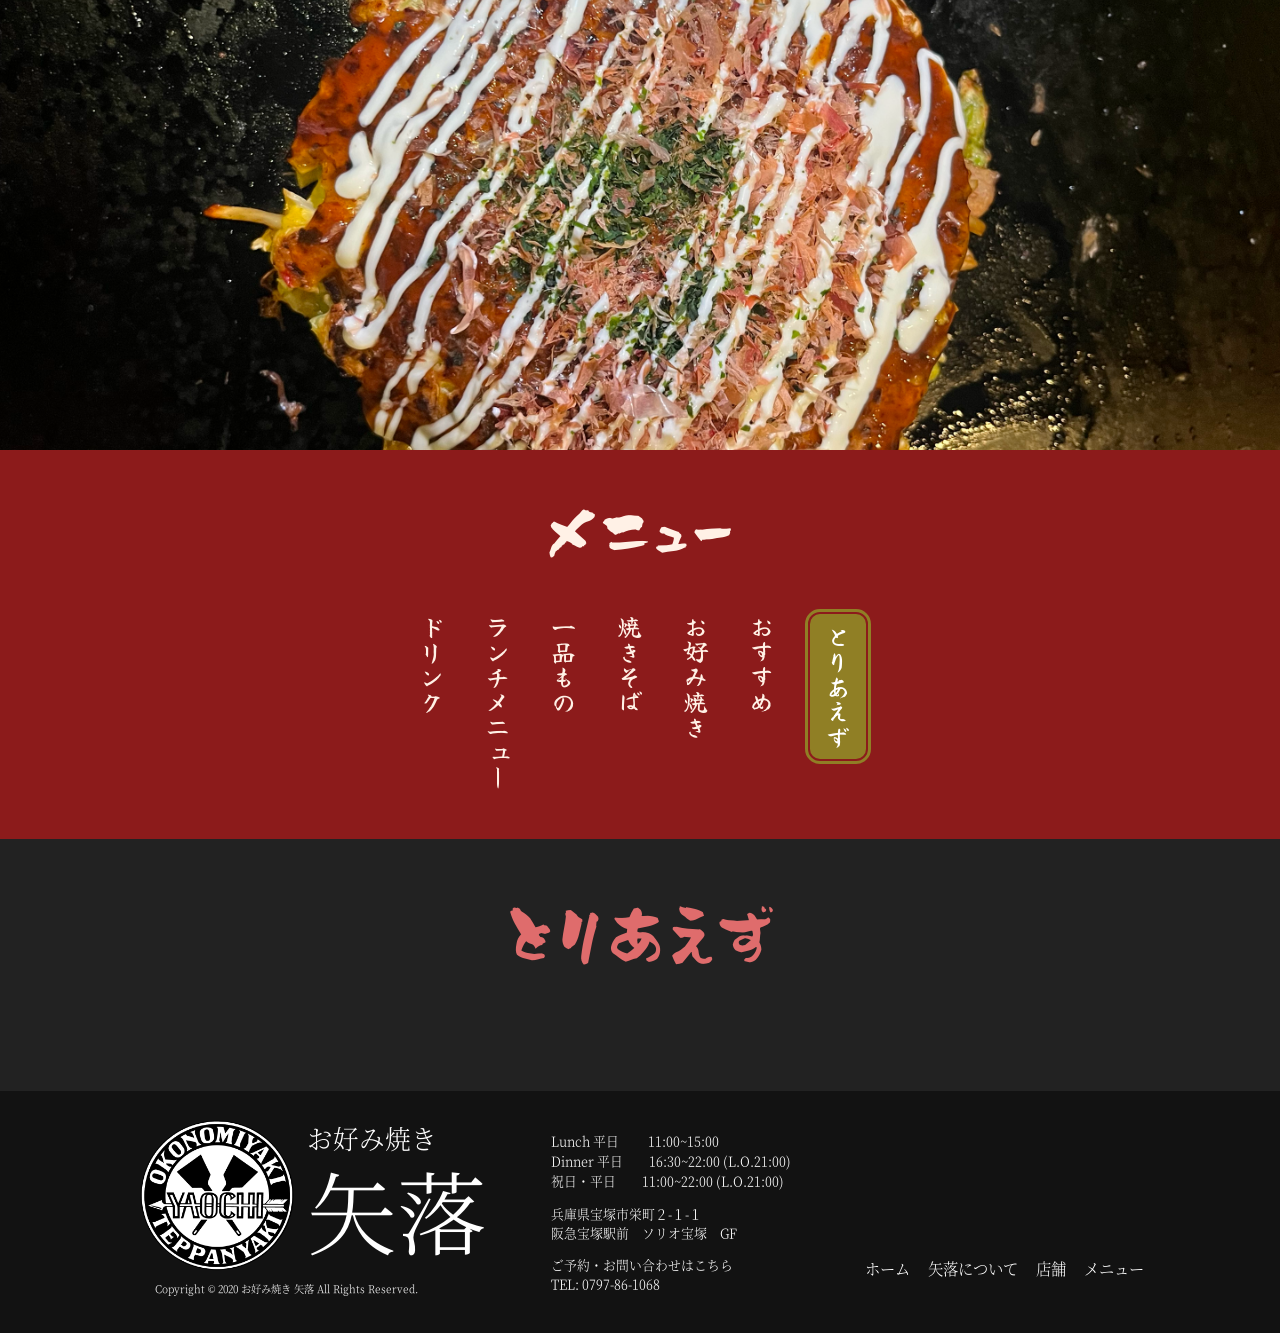
==== menu.html @ ecf70deb "Finished rendering menu" ====
<!DOCTYPE html>
<html lang = "ja">
    <head>
        <meta charset="utf-8">
        <meta name = "viewport" content = "width=device-width, initial-scale = 1">
        <link rel="stylesheet" type="text/css" href="menuStyle.css">

        <link rel="stylesheet" href="flickity/flickity.min.css" media="screen">

        <link rel="icon" type="image/x-icon" href="icon.ico"/>
        <title>矢落・メニュー</title>

        <script>
            const sheetUrl = "https://script.google.com/macros/s/AKfycby_rTl5ElIUcf0Fxd_-_chgbUcB2vEPFgADKTQMv7_I-7eoRVnOzbK786BGArXJMDpo/exec";
            window.menuDataPromise = fetch(sheetUrl).then(r => r.json());
        </script>
    </head>

    <body>
        
        <div class = "okonomiyakiBannerContainer">
            <img src = "img/assets_2026/menu_okonomiyaki.png" alt = "Okonomiyaki Banner" class = "okonomiyakiBanner">
        </div>

        <div class = "menuContainer">
            <div class = "menuHeading">メニュー</div>
            <div class = "menuControl">
                <button class = "reset tategaki" data-target = "drinkSection">ドリンク</button>
                <button class = "reset tategaki" data-target = "lunchSection">ランチメニュー</button>
                <button class = "reset tategaki" data-target = "entreeSection">一品もの</button>
                <button class = "reset tategaki" data-target = "yakisobaSection">焼きそば</button>
                <button class = "reset tategaki" data-target = "okonomiyakiSection">お好み焼き</button>
                <button class = "reset tategaki" data-target = "recommendationSection">おすすめ</button>
                <button class = "reset tategaki active" data-target = "appetizerSection">とりあえず</button>
            </div>
        </div>

        <div class = "menuContent active" id = "appetizerSection">
            <div class = "menuTitle">とりあえず</div>
            <div class = "menuList" id="appetizer">
            </div>
        </div>

        <div class = "menuContent" id = "recommendationSection">
            <div class = "menuTitle">おすすめ</div>
            <div class = "menuList" id="recommendation">
            </div>
        </div>

        <div class = "menuContent" id = "okonomiyakiSection">
            <div class = "menuTitle">お好み焼き</div>
            <div class = "menuList" id="okonomiyaki">
            </div>
        </div>

        <div class = "menuContent" id = "yakisobaSection">
            <div class = "menuTitle">焼きそば</div>
            <div class = "menuList" id="yakisoba">
            </div>
        </div>

        <div class = "menuContent" id = "entreeSection">
            <div class = "menuTitle">一品もの</div>
            <div class = "menuList" id = "entree">
            </div>
        </div>

        <div class = "menuContent" id = "lunchSection">
            <div class = "menuTitle">ランチメニュー</div>
            <div class = "menuList" id = "lunch">
            </div>
        </div>

        <div class = "menuContent" id = "drinkSection">
            <div class = "menuTitle">ドリンク</div>
            <div class = "menuList" id = "drink">
            </div>
        </div>


        <footer>
            <div class = "col1">
                <div class = "footerLogo">
                    <img src = "img/logo.png" alt = "Yaochi Logo" class = "bigLogo">
                    <div class = "textLogo">
                        <h3>お好み焼き</h3>
                        <h4>矢落</h4>
                    </div>
                </div>
                <ul class = "legal"><li>Copyright © 2020 お好み焼き 矢落 All Rights Reserved.</li></ul>
                <ul class = "mobileLegal">
                    <li>Copyright © 2020 お好み焼き 矢落</li>
                    <li>All Rights Reserved.</li>
                </ul>
            </div>
            
            <div class = "col2">
                <ul class = "schedule">
                    <li>Lunch 平日　　 11:00~15:00</li>
                    <li>Dinner 平日　　16:30~22:00 (L.O.21:00)</li>
                    <li>祝日・平日　　11:00~22:00 (L.O.21:00)</li>
                </ul>
    
                <ul class = "address">
                    <li>兵庫県宝塚市栄町２-１-１</li> 
                    <li>阪急宝塚駅前　ソリオ宝塚　GF</li>
                </ul>
    
                <ul class = "contact">
                    <li>ご予約・お問い合わせはこちら</li>
                    <li>TEL: 0797-86-1068</li>
                </ul>
            </div>
            
            <div class = "col3">
                <ul class = "bottomNav">
                    <li><a href = "index.html">ホーム</a></li>
                    <li><a href = "about.html">矢落について</a></li>
                    <li><a href = "info.html">店舗</a></li>
                    <li><a href = "menu.html">メニュー</a></li>
                </ul>
            </div>
            
        </footer>
        
    </body>
    <script src="app.js" defer></script>

</html>
---- menuStyle.css ----
@font-face {
    font-family: "cinecaption";
    src: url('font/tinyCinecaption.woff');
}

@font-face {
    font-family: "notoSerif";
    src: url('font/tinyNotoSerifRegular.woff');
}

@font-face {
    font-family: "notoSerif";
    src: url('font/tinyNotoSerifLight.woff');
    font-weight: lighter;
}

@font-face {
    font-family: "heavycaligraphy";
    src: url('font/shokaki.ttf');
}

@font-face {
    font-family: "yujiSyuku";
    src: url('font/YujiSyuku-Regular.ttf');
}

:root {
    --aduki: #8C1B1B;
    --cream: #FFF1E6;
    --makka: #CC2727;
    --uguisu: #907F25;
    --katuo: #FC2A0D;
    --cta: #EA674B;
    --awaiaduki: #CB4848;
    --awaiaduki2: #DF6C6C;
}

button.reset {
    background: none;
    border: none;
    padding: 0;
    margin: 0;

    font: inherit;
    color: inherit;

    cursor: pointer;
}

button.reset:focus-visible {
    outline: 2px solid black;
    outline-offset: 2px;
}

.tategaki {
    writing-mode: vertical-rl; /* 縦書き（右から左） */
    -webkit-writing-mode: vertical-rl; /* Safari用 */
}

body {
    background-color: #222222;
    margin: 0;
}

.okonomiyakiBanner {
    width: 100%;
    height: 100%;
    object-fit: cover;
}

.okonomiyakiBannerContainer {
    width: 100vw;
    height: 50vh;
    overflow: hidden;
}

.menuContainer {
    width: 100vw;
    background-color: var(--aduki);
    padding-top: 50px;
    padding-bottom: 50px;
}

.menuHeading {
    font-family: "heavycaligraphy";
    font-size: 64px;
    color: var(--cream);
    text-align: center;
    margin-bottom: 50px;
}

.menuControl {
    display: flex;
    justify-content: center;
    align-items: flex-start;
    gap: 30px;
}

.menuControl button {
    font-family: "yujiSyuku";
    color: var(--cream);
    font-size: 25px;
}

.menuControl button.active {
    font-size: 25px;
    outline-style: solid;
    outline-color: var(--uguisu);
    outline-offset: 2px;
    border-radius: 10px;
    background-color: var(--uguisu);
    padding: 10px;

    color: white;
}

  
.menuContent.active {
    display: flex;
}

.menuContent {
    width: 100vw;
    padding-top: 60px;
    display: flex;
    justify-content: center;
    flex-direction: column;
    align-items: center;
    display: none;
}

.menuList {
    width: 600px;
    display: flex;
    flex-direction: column;
    align-items: center;
}

.menuTitle {
    font-family: "heavycaligraphy";
    font-size: 72px;
    color: var(--awaiaduki2);
    margin-bottom: 30px;
}

.menuSubtitle {
    font-family: "heavycaligraphy";
    font-size: 56px;
    color: white;
    margin-bottom: 30px;
    margin-top: 10px;
}

.menuItem {
    width: 100%;
    display: flex;
    justify-content: space-between;
    color: white;
    padding-top: 20px;
    padding-bottom: 20px;
    align-items: flex-start;
}

.menuCloser {
    margin-bottom: 40px;
}

.dish {
    font-family: "yujiSyuku";
    font-size: 30px;
}

.smallerDish {
    font-family: "yujiSyuku";
    font-size: 20px;
}

.price {
    font-family: 'cinecaption';
    font-size: 20px;
    padding-top: 10px;
}

.smallerPrice {
    font-family: 'cinecaption';
    font-size: 20px;
    padding-top: 3px;
}

ul {
    list-style-type: none;
}
/* footer styling */

footer {
    background-color: #121212;
    color: white;
    padding-top: 3vh;
    padding-bottom: 3vh;

    margin-top: 0;
    /*flexbox for footer*/
    display: flex;
    justify-content: space-around;
    
    align-items: flex-end;
}

/*column 1 styling*/
.col1 {
    display: flex;
    flex-direction: column;
    margin-left: 6vw;

}

.footerLogo {
    display: flex;
    justify-content: space-around;
}

.textLogo {
    display: none;
    flex-direction: column;

    margin-left: 1vw;

    font-family: "notoSerif";
}

h3 {
    font-size: 2vw;
    height: 0;
    margin-top: 0;
    font-weight: lighter;
}

h4 {
    font-size: 7vw;
    font-weight: lighter;
    height: 0;
    margin-top: 0;
}

.bigLogo {
    width: 18vw;
    /*max-width: 0.2vw;*/
    height: 100%;
    margin-left: 4vw;
}

.legal {
    display: none;

    font-family: "notoSerif";
    font-size: 0.8vw;

    margin-left: 2vw;

    list-style-type: none;
}

.mobileLegal {    
    font-family: "notoSerif";
    font-size: 0.8vw;
    color: white;

    margin-left: 2vw;

    list-style-type: none;
}

/* col2 styling */

.schedule {
    font-family: "notoSerif";
    list-style-type: none;
    font-size: 1vw;

    display: flex;
    flex-direction: column;
    align-items: flex-start;
}

.address {
    font-family: "notoSerif";
    font-size: 1vw;
    list-style-type: none;
}

.contact {
    font-family: "notoSerif";
    font-size: 1vw;
    list-style-type: none;
}

/* col3 styling */

.bottomNav {
    font-family: "notoSerif";
    font-size: 1.2vw;
    list-style-type: none;

    margin-right: 9vw;

    display: none;
    justify-content: space-around;
}

.bottomNav li {
    padding: 1vh 0.5vw;
    display: flex;
    justify-content: center;
    align-items: center;
}

.bottomNav a:link {
    color: white;
    text-decoration: none;
    padding: 0.2vw;
}

.bottomNav a:visited {
    color: white;
    text-decoration: none;
}

.bottomNav a:hover {
    color: white;
    background-color: #D04F33;
}


@media only screen and (min-width: 600px) {
    /* footer styling */
    .bigLogo {
        width: 15vw;
        /*max-width: 0.2vw;*/
        height: 100%;
        margin-left: 4vw;
    }
}

@media only screen and (min-width: 768px){
    /* footer styling */

    .legal {
        display: flex;
    }

    .mobileLegal {
        display: none;
    }

    .textLogo {
        display: flex;
    }

    
    .bigLogo {
        width: 12vw;
        /*max-width: 0.2vw;*/
        height: 100%;
        margin-left: 4vw;
    }
}

@media only screen and (min-width: 950px) {
    /* footer styling */

    footer {
        background-color: #121212;
        color: white;
        padding-top: 3vh;
        padding-bottom: 3vh;

        margin-top: 10vh;
        /*flexbox for footer*/
        display: flex;
        justify-content: space-around;
        
        align-items: flex-end;
    }

    /*column 1 styling*/
    .col1 {
        display: flex;
        flex-direction: column;
        margin-left: 6vw;

    }

    .footerLogo {
        display: flex;
        justify-content: space-around;
    }

    .textLogo {
        display: flex;
        flex-direction: column;

        margin-left: 1vw;

        font-family: "notoSerif";
    }

    h3 {
        font-size: 2vw;
        height: 0;
        margin-top: 0;
        font-weight: lighter;
    }

    h4 {
        font-size: 7vw;
        font-weight: lighter;
        height: 0;
        margin-top: 0;
    }

    .bigLogo {
        width: 12vw;
        /*max-width: 0.2vw;*/
        height: 100%;
        margin-left: 4vw;
    }

    .legal {
        font-family: "notoSerif";
        font-size: 0.8vw;

        margin-left: 2vw;

        list-style-type: none;
    }

    /* col2 styling */

    .schedule {
        font-family: "notoSerif";
        list-style-type: none;
        font-size: 1vw;

        display: flex;
        flex-direction: column;
        align-items: flex-start;
    }

    .address {
        font-family: "notoSerif";
        font-size: 1vw;
        list-style-type: none;
    }

    .contact {
        font-family: "notoSerif";
        font-size: 1vw;
        list-style-type: none;
    }

    /* col3 styling */

    .bottomNav {
        font-family: "notoSerif";
        font-size: 1.2vw;
        list-style-type: none;

        margin-right: 9vw;

        display: flex;
        justify-content: space-around;
    }

    .bottomNav li {
        padding: 1vh 0.5vw;
        display: flex;
        justify-content: center;
        align-items: center;
    }

    .bottomNav a:link {
        color: white;
        text-decoration: none;
        padding: 0.2vw;
    }

    .bottomNav a:visited {
        color: white;
        text-decoration: none;
    }

    .bottomNav a:hover {
        color: white;
        background-color: #D04F33;
    }
}
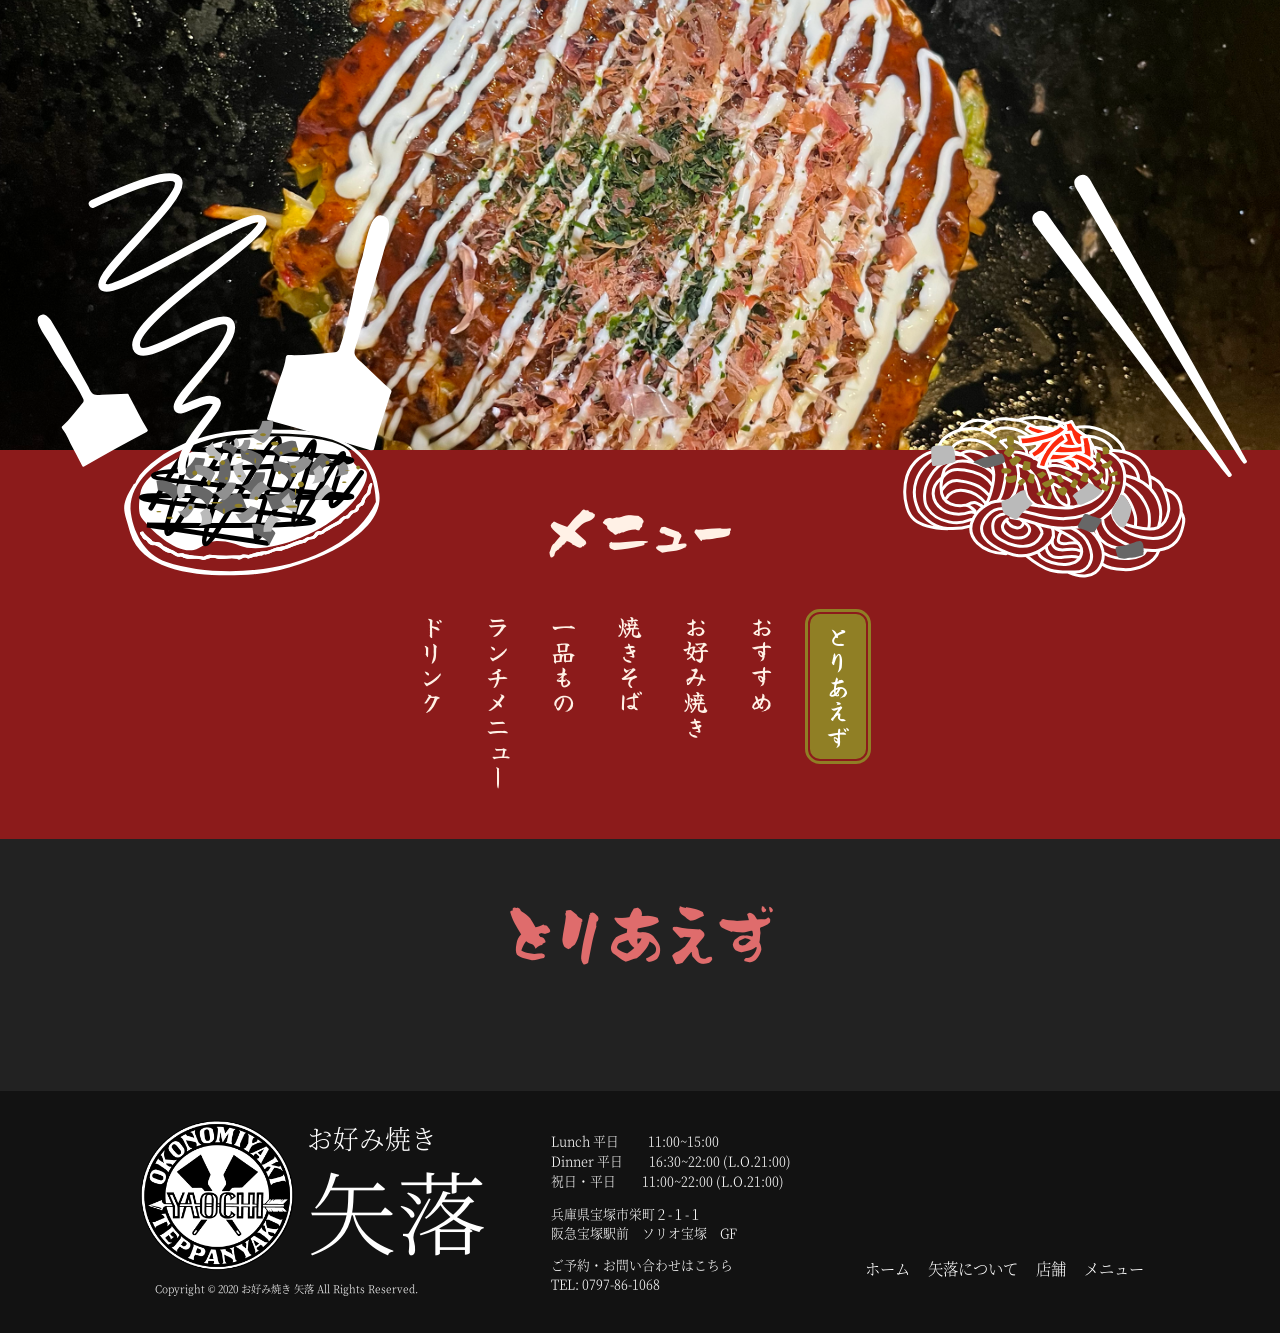
==== commit b70c1f3e: "Positioned svgs" ====
--- a/menu.html
+++ b/menu.html
@@ -23,7 +23,15 @@
         </div>
 
         <div class = "menuContainer">
-            <div class = "menuHeading">メニュー</div>
+            <div class = "menuHeading">
+                <div class = "wrap">
+                    <img class = "okonomiSVG" src="img/assets_2026/okonomiyaki_menu.svg" alt="">
+                </div>
+                <div>メニュー</div>
+                <div class = "wrap">
+                    <img class = "yakisobaSVG" src="img/assets_2026/yakisoba_menu.svg" alt="">
+                </div>
+            </div>
             <div class = "menuControl">
                 <button class = "reset tategaki" data-target = "drinkSection">ドリンク</button>
                 <button class = "reset tategaki" data-target = "lunchSection">ランチメニュー</button>
--- a/menuStyle.css
+++ b/menuStyle.css
@@ -79,6 +79,39 @@
     background-color: var(--aduki);
     padding-top: 50px;
     padding-bottom: 50px;
+    position: relative;
+}
+
+.wrap {
+    height: 64px;
+    width: 340px;
+    position: relative;
+}
+
+
+.yakisobaSVG {
+
+    z-index: 1000;
+    top: -400px;
+    right: -250px;
+
+
+
+    pointer-events: none;
+    position: absolute;
+
+}
+
+.okonomiSVG {
+
+    z-index: 1000;
+    top: -400px;
+    right: 50px;
+
+    pointer-events: none;
+    position: absolute;
+    
+
 }
 
 .menuHeading {
@@ -87,6 +120,10 @@
     color: var(--cream);
     text-align: center;
     margin-bottom: 50px;
+
+    display: flex;
+    justify-content: center;
+    align-items: center;
 }
 
 .menuControl {
@@ -187,6 +224,8 @@
     padding-top: 3px;
 }
 
+
+
 ul {
     list-style-type: none;
 }
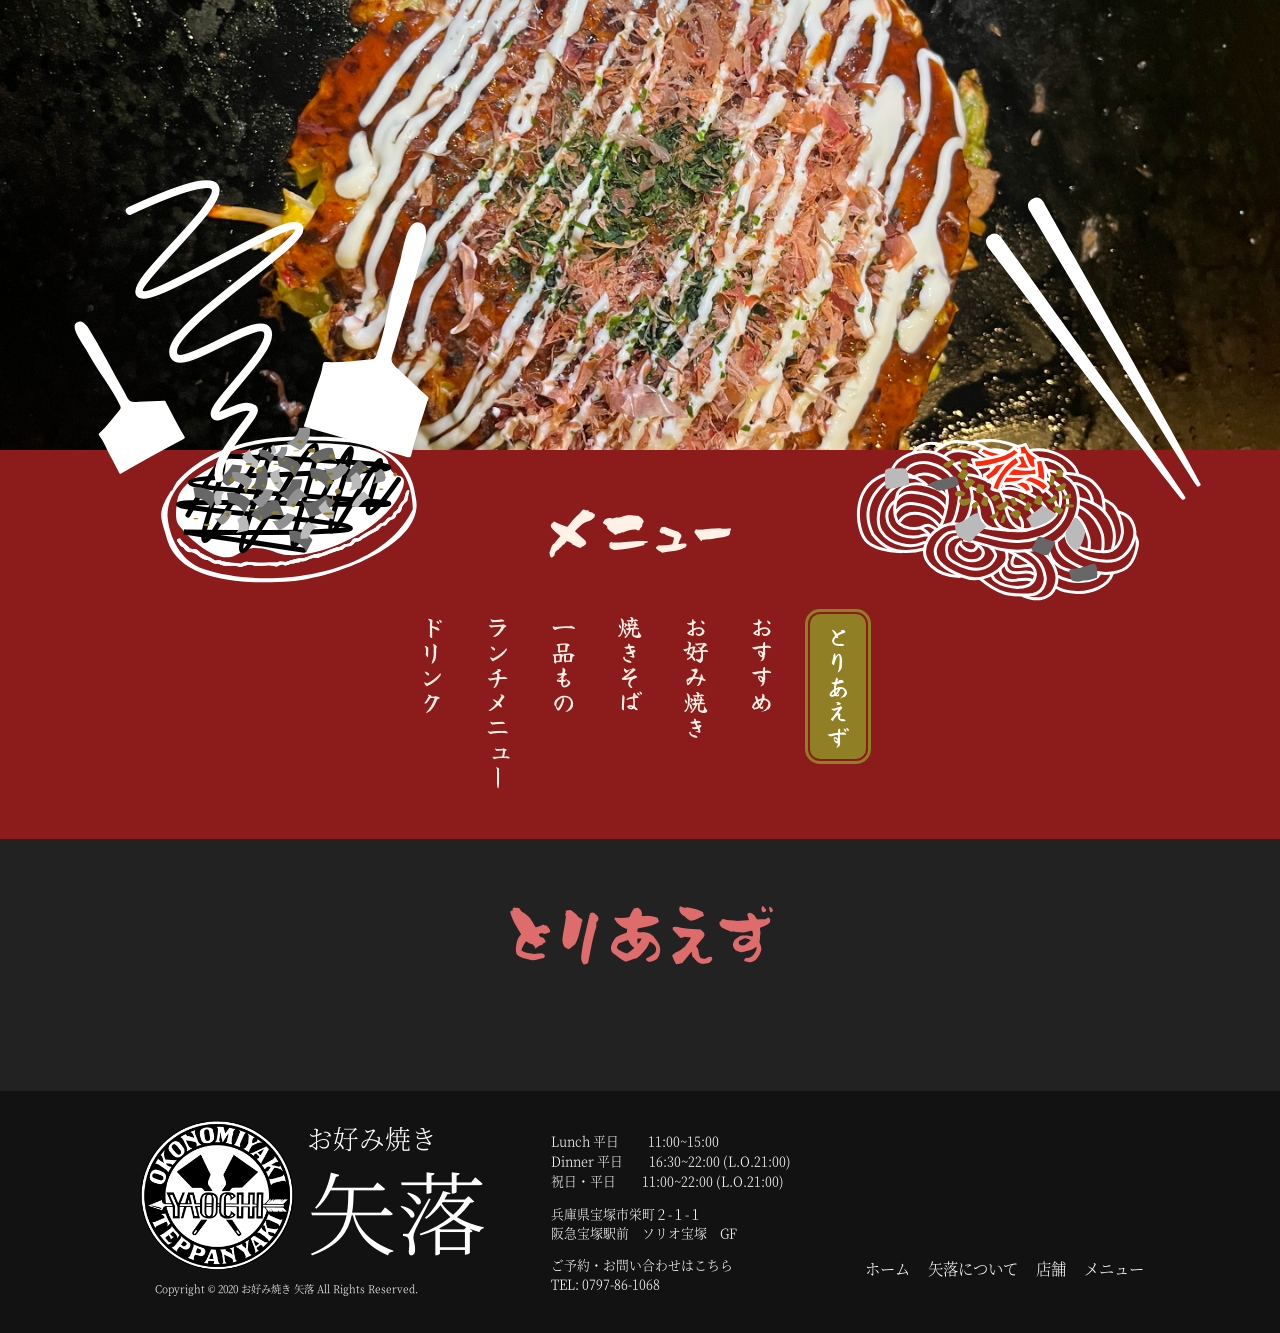
==== commit e2e2b8ed: "Positioned SVGs" ====
--- a/menu.html
+++ b/menu.html
@@ -27,7 +27,7 @@
                 <div class = "wrap">
                     <img class = "okonomiSVG" src="img/assets_2026/okonomiyaki_menu.svg" alt="">
                 </div>
-                <div>メニュー</div>
+                <div class = "menuHeadingText">メニュー</div>
                 <div class = "wrap">
                     <img class = "yakisobaSVG" src="img/assets_2026/yakisoba_menu.svg" alt="">
                 </div>
--- a/menuStyle.css
+++ b/menuStyle.css
@@ -84,34 +84,37 @@
 
 .wrap {
     height: 64px;
-    width: 340px;
+    width: 40px;
     position: relative;
+    flex-basis: 33%;
+
 }
 
 
 .yakisobaSVG {
-
     z-index: 1000;
     top: -400px;
-    right: -250px;
-
-
+    
+    left: 0;
+    top: -330px;
 
     pointer-events: none;
     position: absolute;
-
+    /* transform: scale(1.2); */
+    
 }
 
 .okonomiSVG {
 
     z-index: 1000;
     top: -400px;
-    right: 50px;
+    
+    right: 0;
+    top: -330px;
 
     pointer-events: none;
-    position: absolute;
-    
-
+    position: absolute; 
+    /* transform: scale(1.2); */
 }
 
 .menuHeading {
@@ -124,6 +127,16 @@
     display: flex;
     justify-content: center;
     align-items: center;
+    gap: 100px;
+
+    margin-left: auto;
+    margin-right: auto;
+}
+
+.menuHeadingText {
+    width: 200px;
+    /* padding-left: 100px;
+    padding-right: 100px; */
 }
 
 .menuControl {
@@ -150,7 +163,6 @@
 
     color: white;
 }
-
   
 .menuContent.active {
     display: flex;
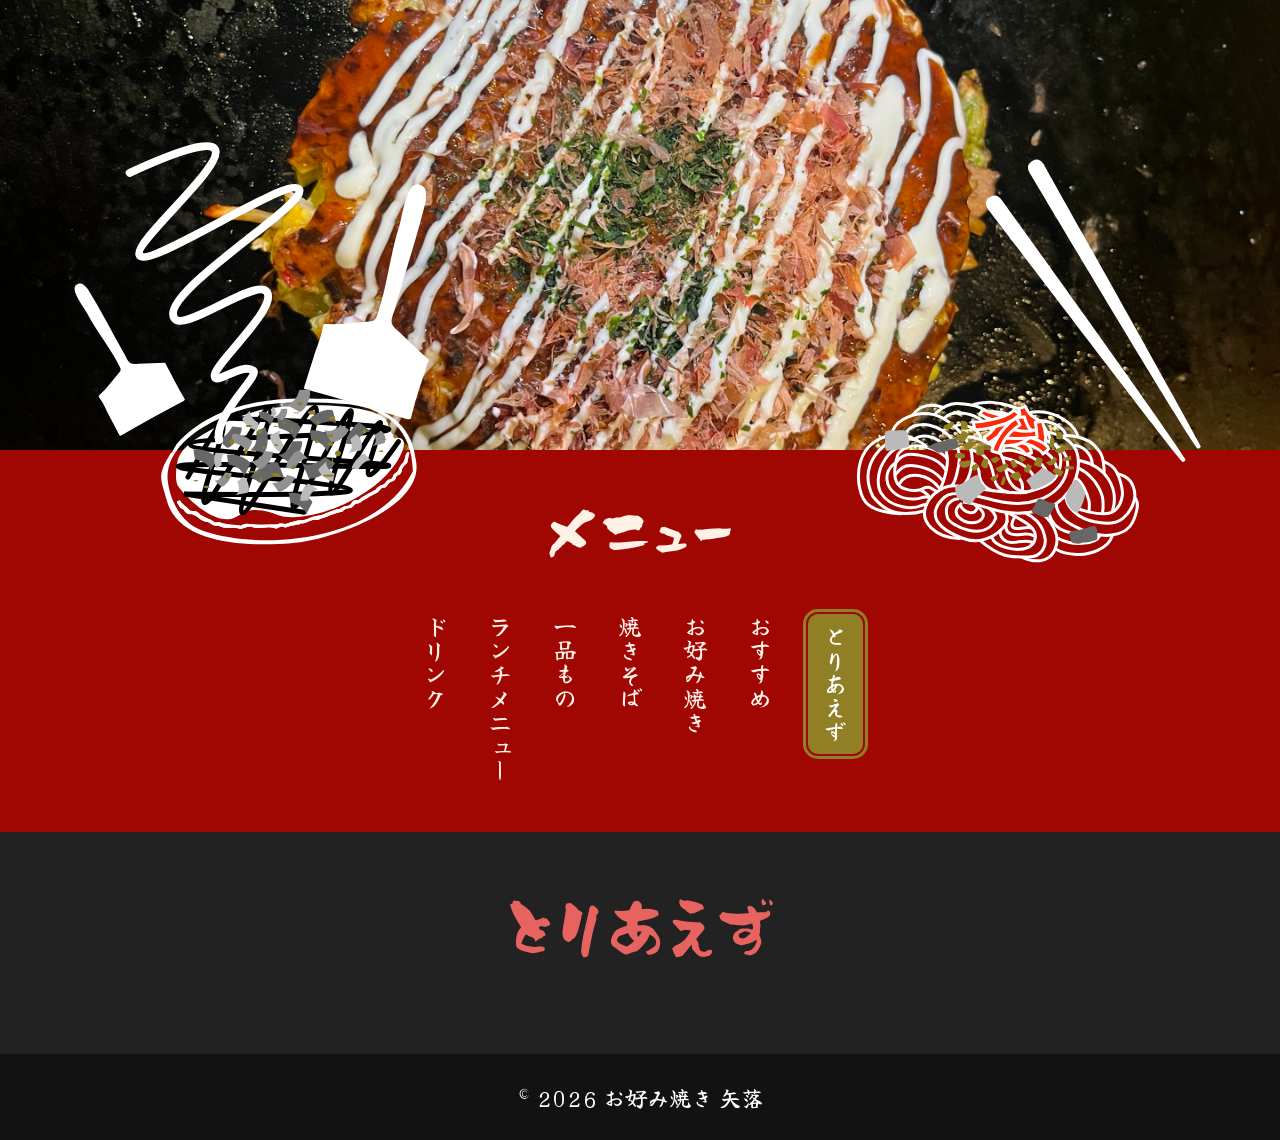
==== commit b419bfb0: "saving progress" ====
--- a/menu.html
+++ b/menu.html
@@ -85,50 +85,13 @@
             </div>
         </div>
 
+        <div class ="contact">
+            
+        </div>
+
 
         <footer>
-            <div class = "col1">
-                <div class = "footerLogo">
-                    <img src = "img/logo.png" alt = "Yaochi Logo" class = "bigLogo">
-                    <div class = "textLogo">
-                        <h3>お好み焼き</h3>
-                        <h4>矢落</h4>
-                    </div>
-                </div>
-                <ul class = "legal"><li>Copyright © 2020 お好み焼き 矢落 All Rights Reserved.</li></ul>
-                <ul class = "mobileLegal">
-                    <li>Copyright © 2020 お好み焼き 矢落</li>
-                    <li>All Rights Reserved.</li>
-                </ul>
-            </div>
-            
-            <div class = "col2">
-                <ul class = "schedule">
-                    <li>Lunch 平日　　 11:00~15:00</li>
-                    <li>Dinner 平日　　16:30~22:00 (L.O.21:00)</li>
-                    <li>祝日・平日　　11:00~22:00 (L.O.21:00)</li>
-                </ul>
-    
-                <ul class = "address">
-                    <li>兵庫県宝塚市栄町２-１-１</li> 
-                    <li>阪急宝塚駅前　ソリオ宝塚　GF</li>
-                </ul>
-    
-                <ul class = "contact">
-                    <li>ご予約・お問い合わせはこちら</li>
-                    <li>TEL: 0797-86-1068</li>
-                </ul>
-            </div>
-            
-            <div class = "col3">
-                <ul class = "bottomNav">
-                    <li><a href = "index.html">ホーム</a></li>
-                    <li><a href = "about.html">矢落について</a></li>
-                    <li><a href = "info.html">店舗</a></li>
-                    <li><a href = "menu.html">メニュー</a></li>
-                </ul>
-            </div>
-            
+           <div>© 2026 お好み焼き 矢落</div>
         </footer>
         
     </body>
--- a/menuStyle.css
+++ b/menuStyle.css
@@ -1,17 +1,6 @@
 @font-face {
     font-family: "cinecaption";
     src: url('font/tinyCinecaption.woff');
-}
-
-@font-face {
-    font-family: "notoSerif";
-    src: url('font/tinyNotoSerifRegular.woff');
-}
-
-@font-face {
-    font-family: "notoSerif";
-    src: url('font/tinyNotoSerifLight.woff');
-    font-weight: lighter;
 }
 
 @font-face {
@@ -29,10 +18,12 @@
     --cream: #FFF1E6;
     --makka: #CC2727;
     --uguisu: #907F25;
+    --awaiaduki2: #DF6C6C;
     --katuo: #FC2A0D;
     --cta: #EA674B;
     --awaiaduki: #CB4848;
-    --awaiaduki2: #DF6C6C;
+    --kabe: #A00703;
+    --awaikabe: #E6635F;
 }
 
 button.reset {
@@ -53,13 +44,14 @@
 }
 
 .tategaki {
-    writing-mode: vertical-rl; /* 縦書き（右から左） */
-    -webkit-writing-mode: vertical-rl; /* Safari用 */
+    writing-mode: vertical-rl;
+    -webkit-writing-mode: vertical-rl;
 }
 
 body {
     background-color: #222222;
     margin: 0;
+    overflow-x: hidden;
 }
 
 .okonomiyakiBanner {
@@ -76,91 +68,72 @@
 
 .menuContainer {
     width: 100vw;
-    background-color: var(--aduki);
-    padding-top: 50px;
-    padding-bottom: 50px;
+    background-color: var(--kabe);
+    /* to do : add padding top and bottom for mobile */
     position: relative;
 }
 
 .wrap {
-    height: 64px;
-    width: 40px;
+    /* todo - add height and width */
     position: relative;
-    flex-basis: 33%;
-
+    /* overflow: hidden; */
+    /* todo - add flex basis */
 }
 
 
 .yakisobaSVG {
     z-index: 1000;
-    top: -400px;
+    pointer-events: none;
+   
+    /* transform: scale(1.2); */
+    /* todo - add top, left, position */
     
-    left: 0;
-    top: -330px;
-
+}
+
+.okonomiSVG {
+    z-index: 1000;
     pointer-events: none;
-    position: absolute;
+   
     /* transform: scale(1.2); */
-    
-}
-
-.okonomiSVG {
-
-    z-index: 1000;
-    top: -400px;
-    
-    right: 0;
-    top: -330px;
-
-    pointer-events: none;
-    position: absolute; 
-    /* transform: scale(1.2); */
+    /* todo - add top, right, position */
 }
 
 .menuHeading {
     font-family: "heavycaligraphy";
-    font-size: 64px;
+    font-size: 2em;
     color: var(--cream);
     text-align: center;
-    margin-bottom: 50px;
-
+    /* todo - add margin bottom left right, gap*/ 
     display: flex;
     justify-content: center;
     align-items: center;
-    gap: 100px;
-
-    margin-left: auto;
-    margin-right: auto;
-}
-
-.menuHeadingText {
-    width: 200px;
-    /* padding-left: 100px;
-    padding-right: 100px; */
-}
+}
+
+/* .menuHeadingText {
+    todo - add mobile styling for this
+} */
 
 .menuControl {
     display: flex;
     justify-content: center;
     align-items: flex-start;
-    gap: 30px;
+    /* todo - gap */
 }
 
 .menuControl button {
     font-family: "yujiSyuku";
     color: var(--cream);
-    font-size: 25px;
+    font-size: 1.2em;
 }
 
 .menuControl button.active {
-    font-size: 25px;
+    font-size: 1.2em;
     outline-style: solid;
     outline-color: var(--uguisu);
     outline-offset: 2px;
     border-radius: 10px;
     background-color: var(--uguisu);
     padding: 10px;
-
     color: white;
 }
   
@@ -170,7 +143,7 @@
 
 .menuContent {
     width: 100vw;
-    padding-top: 60px;
+    /* todo - padding-top; */
     display: flex;
     justify-content: center;
     flex-direction: column;
@@ -179,7 +152,7 @@
 }
 
 .menuList {
-    width: 600px;
+    /* todo - width */
     display: flex;
     flex-direction: column;
     align-items: center;
@@ -187,17 +160,17 @@
 
 .menuTitle {
     font-family: "heavycaligraphy";
-    font-size: 72px;
-    color: var(--awaiaduki2);
-    margin-bottom: 30px;
+    /* todo - font-size: 72px; */
+    color: var(--awaikabe);
+    /* margin-bottom: 30px; */
 }
 
 .menuSubtitle {
     font-family: "heavycaligraphy";
-    font-size: 56px;
+    /* font-size: 56px; */
     color: white;
-    margin-bottom: 30px;
-    margin-top: 10px;
+    /* margin-bottom: 30px;
+    margin-top: 10px; */
 }
 
 .menuItem {
@@ -205,343 +178,148 @@
     display: flex;
     justify-content: space-between;
     color: white;
-    padding-top: 20px;
-    padding-bottom: 20px;
+    /* padding-top: 20px;
+    padding-bottom: 20px; */
     align-items: flex-start;
 }
 
 .menuCloser {
-    margin-bottom: 40px;
+    /* margin-bottom: 40px; */
 }
 
 .dish {
     font-family: "yujiSyuku";
-    font-size: 30px;
+    /* font-size: 30px; */
 }
 
 .smallerDish {
     font-family: "yujiSyuku";
-    font-size: 20px;
+    /* font-size: 20px; */
 }
 
 .price {
     font-family: 'cinecaption';
-    font-size: 20px;
-    padding-top: 10px;
+    /* font-size: 20px;
+    padding-top: 10px; */
 }
 
 .smallerPrice {
     font-family: 'cinecaption';
-    font-size: 20px;
-    padding-top: 3px;
-}
-
-
-
-ul {
-    list-style-type: none;
-}
-/* footer styling */
+}
 
 footer {
     background-color: #121212;
     color: white;
     padding-top: 3vh;
     padding-bottom: 3vh;
-
     margin-top: 0;
-    /*flexbox for footer*/
-    display: flex;
-    justify-content: space-around;
-    
-    align-items: flex-end;
-}
-
-/*column 1 styling*/
-.col1 {
-    display: flex;
-    flex-direction: column;
-    margin-left: 6vw;
-
-}
-
-.footerLogo {
-    display: flex;
-    justify-content: space-around;
-}
-
-.textLogo {
-    display: none;
-    flex-direction: column;
-
-    margin-left: 1vw;
-
-    font-family: "notoSerif";
-}
-
-h3 {
-    font-size: 2vw;
-    height: 0;
-    margin-top: 0;
-    font-weight: lighter;
-}
-
-h4 {
-    font-size: 7vw;
-    font-weight: lighter;
-    height: 0;
-    margin-top: 0;
-}
-
-.bigLogo {
-    width: 18vw;
-    /*max-width: 0.2vw;*/
-    height: 100%;
-    margin-left: 4vw;
-}
-
-.legal {
-    display: none;
-
-    font-family: "notoSerif";
-    font-size: 0.8vw;
-
-    margin-left: 2vw;
-
-    list-style-type: none;
-}
-
-.mobileLegal {    
-    font-family: "notoSerif";
-    font-size: 0.8vw;
-    color: white;
-
-    margin-left: 2vw;
-
-    list-style-type: none;
-}
-
-/* col2 styling */
-
-.schedule {
-    font-family: "notoSerif";
-    list-style-type: none;
-    font-size: 1vw;
-
-    display: flex;
-    flex-direction: column;
-    align-items: flex-start;
-}
-
-.address {
-    font-family: "notoSerif";
-    font-size: 1vw;
-    list-style-type: none;
-}
-
-.contact {
-    font-family: "notoSerif";
-    font-size: 1vw;
-    list-style-type: none;
-}
-
-/* col3 styling */
-
-.bottomNav {
-    font-family: "notoSerif";
-    font-size: 1.2vw;
-    list-style-type: none;
-
-    margin-right: 9vw;
-
-    display: none;
-    justify-content: space-around;
-}
-
-.bottomNav li {
-    padding: 1vh 0.5vw;
+
     display: flex;
     justify-content: center;
-    align-items: center;
-}
-
-.bottomNav a:link {
-    color: white;
-    text-decoration: none;
-    padding: 0.2vw;
-}
-
-.bottomNav a:visited {
-    color: white;
-    text-decoration: none;
-}
-
-.bottomNav a:hover {
-    color: white;
-    background-color: #D04F33;
-}
-
-
-@media only screen and (min-width: 600px) {
-    /* footer styling */
-    .bigLogo {
-        width: 15vw;
-        /*max-width: 0.2vw;*/
-        height: 100%;
-        margin-left: 4vw;
-    }
-}
-
-@media only screen and (min-width: 768px){
-    /* footer styling */
-
-    .legal {
-        display: flex;
-    }
-
-    .mobileLegal {
-        display: none;
-    }
-
-    .textLogo {
-        display: flex;
-    }
-
-    
-    .bigLogo {
-        width: 12vw;
-        /*max-width: 0.2vw;*/
-        height: 100%;
-        margin-left: 4vw;
-    }
-}
-
-@media only screen and (min-width: 950px) {
-    /* footer styling */
+
+    font-family: "yujiSyuku"
+}
+
+/* new break point */
+@media (min-width: 1024px) {
+    .menuContainer {
+        padding-top: 50px;
+        padding-bottom: 50px;
+    }
+
+    /* svg images */
+    .wrap {
+        height: auto;
+        width: 40px;
+
+        /* overflow: hidden; */
+        flex-basis: 33%;
+    }
+
+    .yakisobaSVG {
+        position: absolute;
+        top: -400px;
+        left: 0;
+    }
+
+    .okonomiSVG {
+        top: -400px;
+        right: 0;
+        position: absolute;
+    }
+
+    .menuHeading {
+        font-size: 4em;
+        margin-bottom: 50px;
+        gap: 100px;
+        margin-left: auto;
+        margin-right: auto;
+    }
+
+    .menuHeadingText {
+        width: 200px;
+    }
+
+    .menuControl {
+        gap: 30px;
+    }
+
+    .menuControl button {
+        font-size: 1.5em;
+    }
+
+    .menuControl button.active {
+        font-size: 1.5em;
+    }
+
+    .menuContent {
+        padding-top: 60px;
+        padding-bottom: 60px;
+    }
+
+    .menuList {
+        width: 600px;
+    }
+
+    .menuTitle {
+        font-size: 4.5em;
+        margin-bottom: 30px;
+    }
+
+    .menuSubtitle {
+        font-size : 3.5em;
+        margin-bottom: 30px;
+        margin-top: 10px;
+    }
+
+    .menuItem {
+        padding-top: 20px;
+        padding-bottom: 20px;
+    }
+
+    .menuCloser {
+        margin-bottom: 40px;
+    }
+
+    .dish {
+        font-size: 2em;
+    }
+
+    .smallerDish {
+        font-size: 1.4em;
+    }
+
+    .price {
+        font-size: 1.4em;
+        padding-top: 10px;
+    }
+
+    .smallerPrice {
+        font-size: 1.4em;
+        padding-top: 3px;
+    }
 
     footer {
-        background-color: #121212;
-        color: white;
-        padding-top: 3vh;
-        padding-bottom: 3vh;
-
-        margin-top: 10vh;
-        /*flexbox for footer*/
-        display: flex;
-        justify-content: space-around;
-        
-        align-items: flex-end;
-    }
-
-    /*column 1 styling*/
-    .col1 {
-        display: flex;
-        flex-direction: column;
-        margin-left: 6vw;
-
-    }
-
-    .footerLogo {
-        display: flex;
-        justify-content: space-around;
-    }
-
-    .textLogo {
-        display: flex;
-        flex-direction: column;
-
-        margin-left: 1vw;
-
-        font-family: "notoSerif";
-    }
-
-    h3 {
-        font-size: 2vw;
-        height: 0;
-        margin-top: 0;
-        font-weight: lighter;
-    }
-
-    h4 {
-        font-size: 7vw;
-        font-weight: lighter;
-        height: 0;
-        margin-top: 0;
-    }
-
-    .bigLogo {
-        width: 12vw;
-        /*max-width: 0.2vw;*/
-        height: 100%;
-        margin-left: 4vw;
-    }
-
-    .legal {
-        font-family: "notoSerif";
-        font-size: 0.8vw;
-
-        margin-left: 2vw;
-
-        list-style-type: none;
-    }
-
-    /* col2 styling */
-
-    .schedule {
-        font-family: "notoSerif";
-        list-style-type: none;
-        font-size: 1vw;
-
-        display: flex;
-        flex-direction: column;
-        align-items: flex-start;
-    }
-
-    .address {
-        font-family: "notoSerif";
-        font-size: 1vw;
-        list-style-type: none;
-    }
-
-    .contact {
-        font-family: "notoSerif";
-        font-size: 1vw;
-        list-style-type: none;
-    }
-
-    /* col3 styling */
-
-    .bottomNav {
-        font-family: "notoSerif";
-        font-size: 1.2vw;
-        list-style-type: none;
-
-        margin-right: 9vw;
-
-        display: flex;
-        justify-content: space-around;
-    }
-
-    .bottomNav li {
-        padding: 1vh 0.5vw;
-        display: flex;
-        justify-content: center;
-        align-items: center;
-    }
-
-    .bottomNav a:link {
-        color: white;
-        text-decoration: none;
-        padding: 0.2vw;
-    }
-
-    .bottomNav a:visited {
-        color: white;
-        text-decoration: none;
-    }
-
-    .bottomNav a:hover {
-        color: white;
-        background-color: #D04F33;
-    }
-}
+        font-size : 1.4em;
+    }
+}
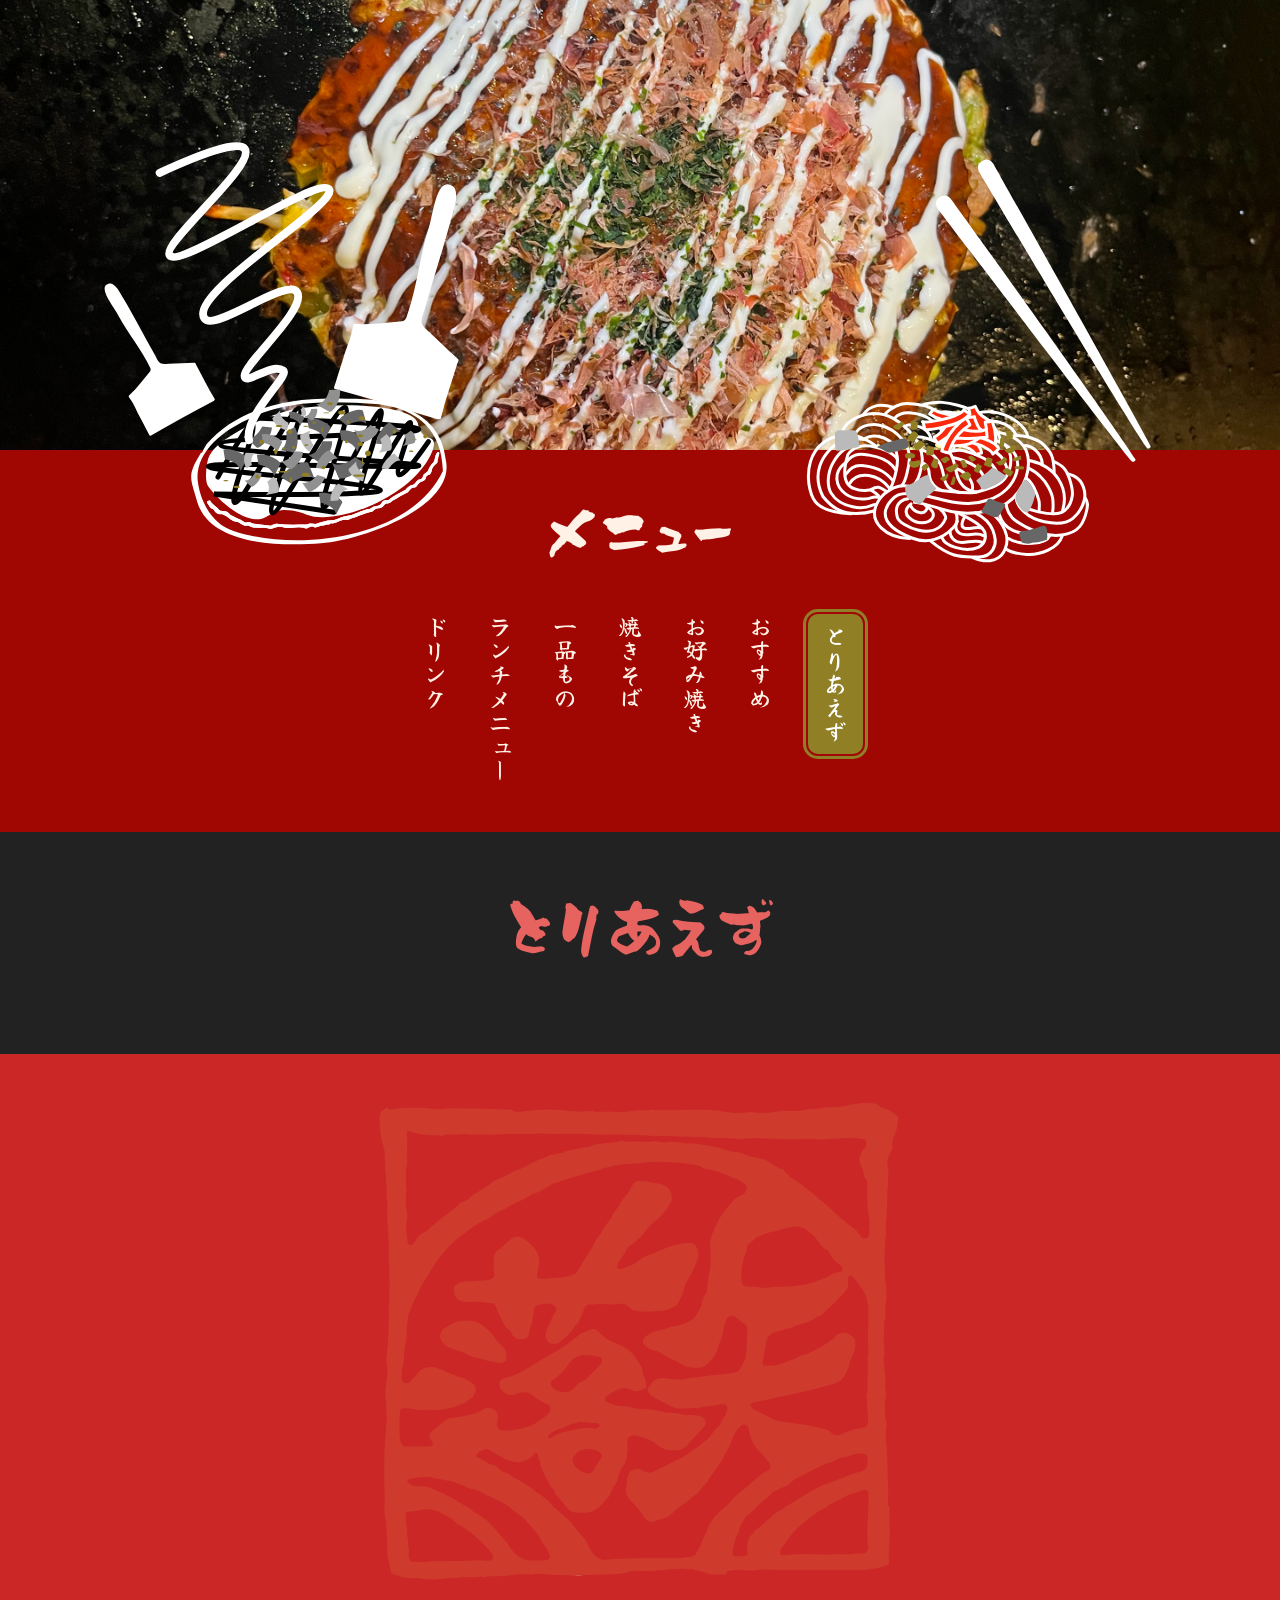
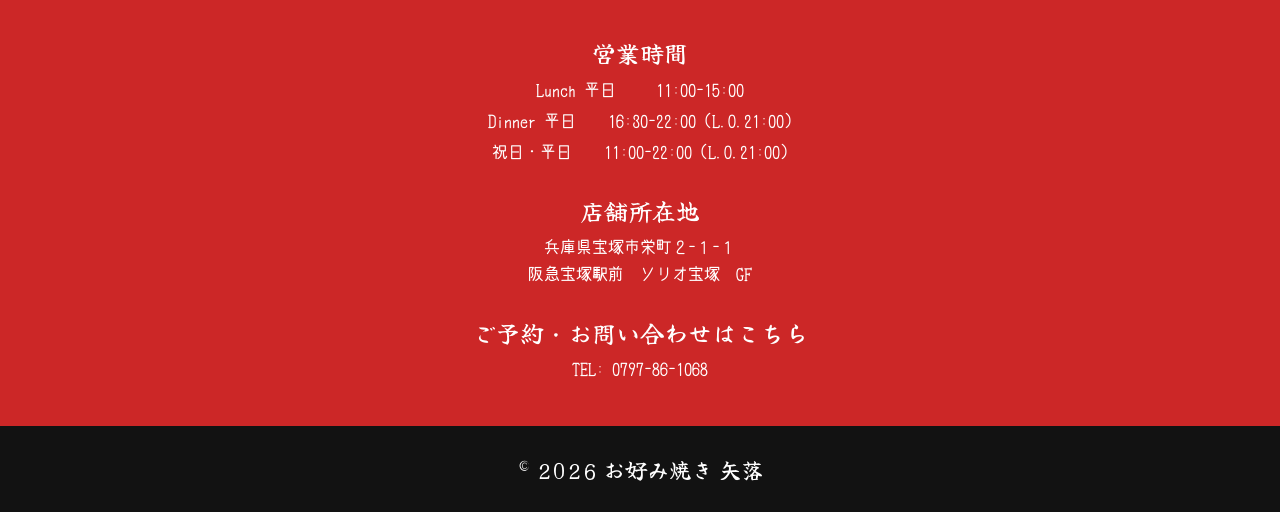
==== commit afc38202: "saving progress" ====
--- a/menu.html
+++ b/menu.html
@@ -86,7 +86,24 @@
         </div>
 
         <div class ="contact">
-            
+            <img src="img/assets_2026/yaochi_square.svg" />
+            <div>
+                <div class = "contactHeader">営業時間</div>
+                <div class = "contactBody">Lunch 平日　　 11:00-15:00</div>
+                <div class = "contactBody">Dinner 平日　　16:30-22:00 (L.O.21:00)</div>
+                <div class = "contactBody">祝日・平日　　11:00-22:00 (L.O.21:00)</div>
+            </div>
+
+            <div>
+                <div class = "contactHeader">店舗所在地</div>
+                <div class = "contactBody">兵庫県宝塚市栄町２-１-１</div>
+                <div class = "contactBody">阪急宝塚駅前　ソリオ宝塚　GF</div>
+            </div>
+
+            <div>
+                <div class = "contactHeader">ご予約・お問い合わせはこちら</div>
+                <div class = "contactBody">TEL: 0797-86-1068</div>
+            </div>
         </div>
 
 
--- a/menuStyle.css
+++ b/menuStyle.css
@@ -207,6 +207,43 @@
     font-family: 'cinecaption';
 }
 
+.contact {
+    width: 100vw;
+    background-color: var(--makka);
+    color: white;
+    display: flex;
+    flex-direction: column;
+    justify-content: center;
+    align-items: center;
+    padding-top: 30px;
+    padding-bottom: 50px;
+    gap: 30px;
+}
+
+.contact img {
+    color: white;
+    opacity: 0.5;
+}
+
+.contact div {
+    display: flex;
+    flex-direction: column;
+    justify-content: center;
+    align-items: center;
+    gap: 10px;
+}
+
+.contactHeader {
+    font-family: "yujiSyuku";
+    font-size: 1.5em;
+
+}
+
+.contactBody {
+    font-family: "cinecaption";
+    font-size: 1em;
+}
+
 footer {
     background-color: #121212;
     color: white;
@@ -239,21 +276,21 @@
     .yakisobaSVG {
         position: absolute;
         top: -400px;
-        left: 0;
+        left: 50px;
     }
 
     .okonomiSVG {
         top: -400px;
-        right: 0;
+        right: 70px;
         position: absolute;
     }
 
     .menuHeading {
         font-size: 4em;
         margin-bottom: 50px;
-        gap: 100px;
-        margin-left: auto;
-        margin-right: auto;
+        /* gap: 100px; */
+        /* margin-left: auto;
+        margin-right: auto; */
     }
 
     .menuHeadingText {
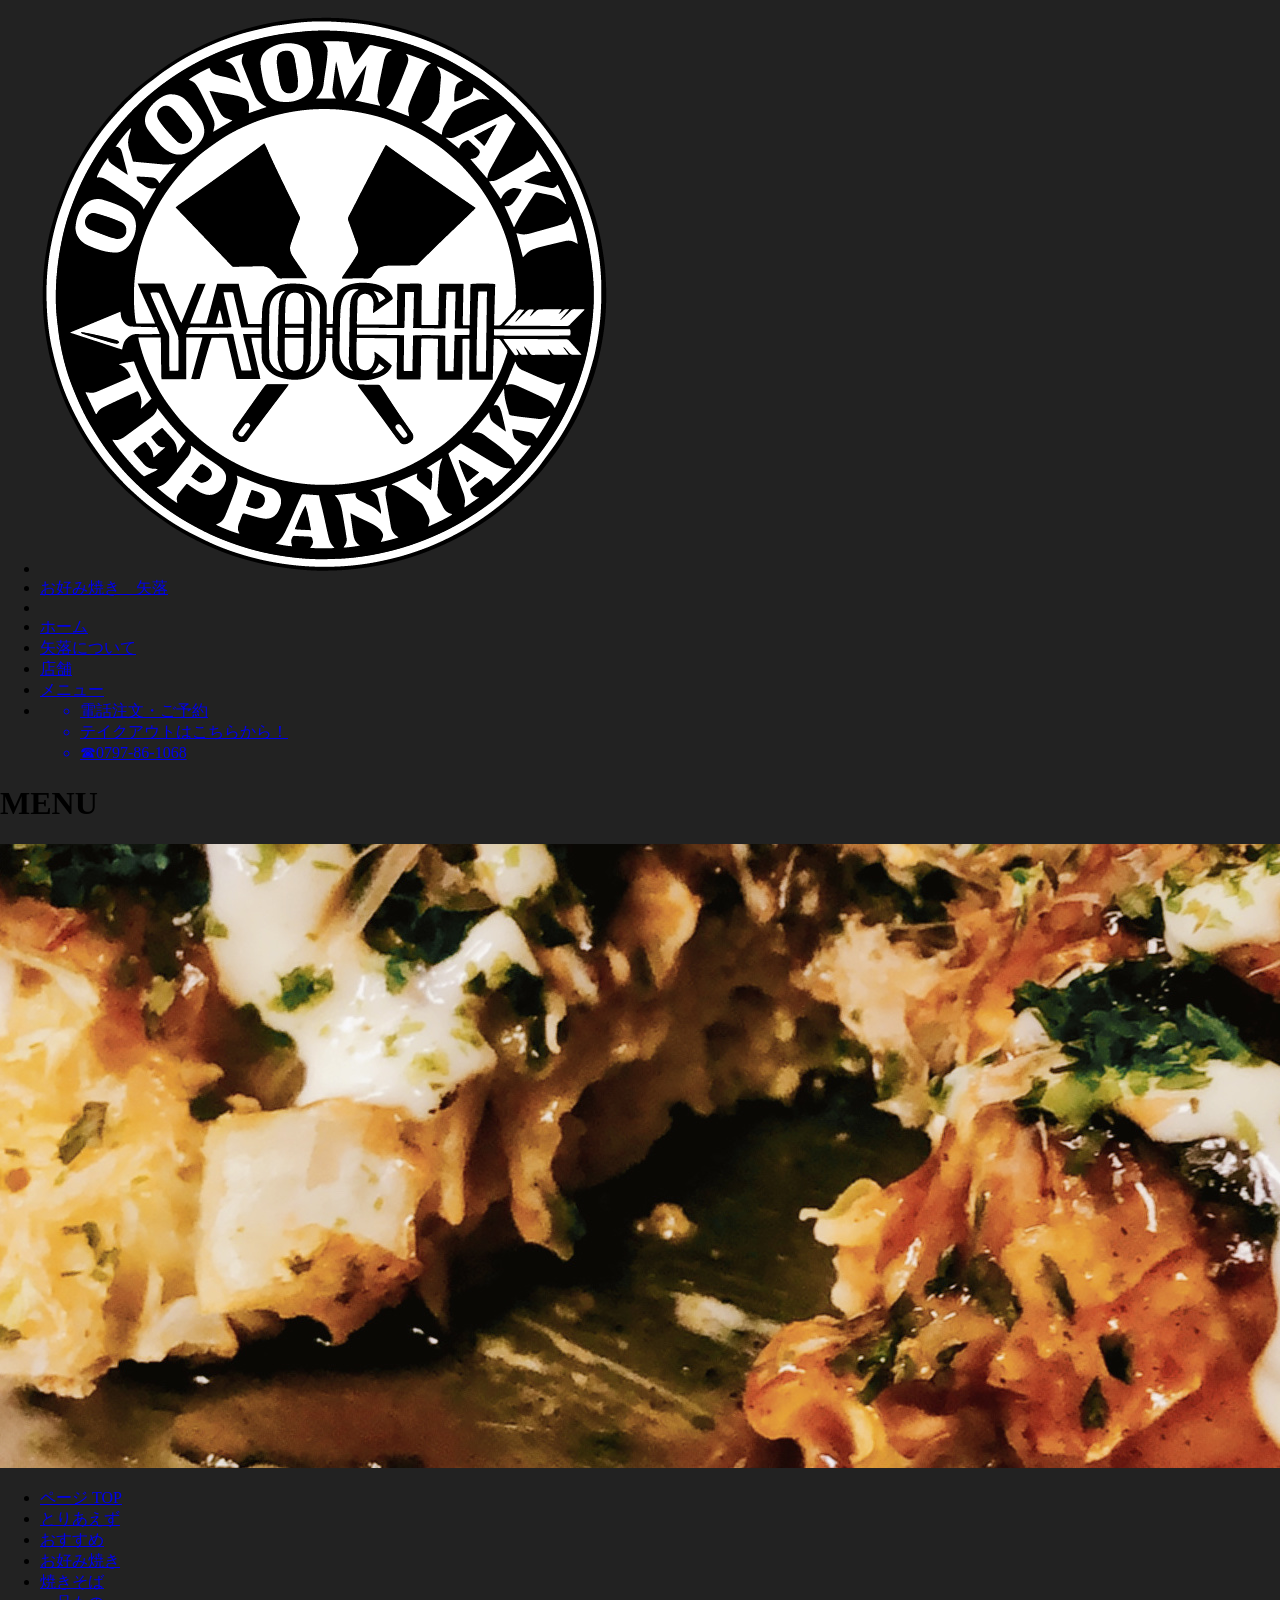
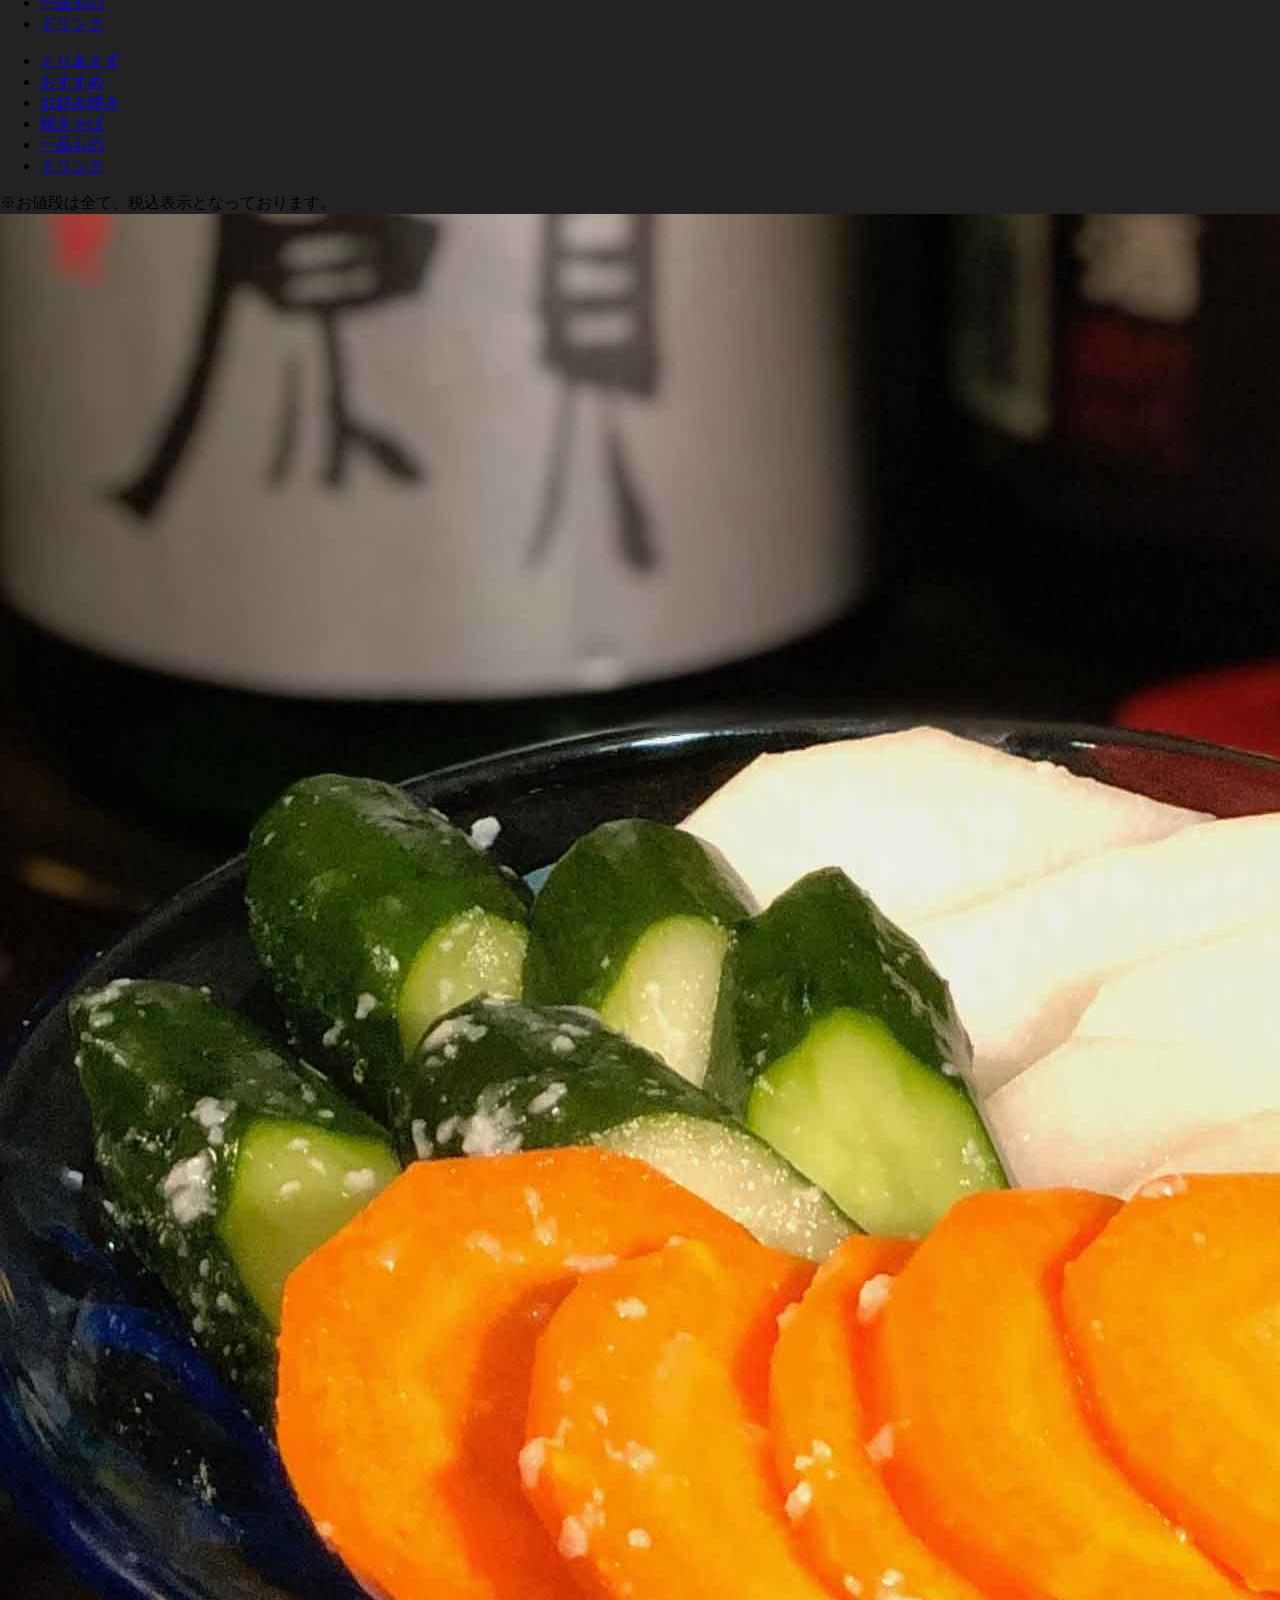
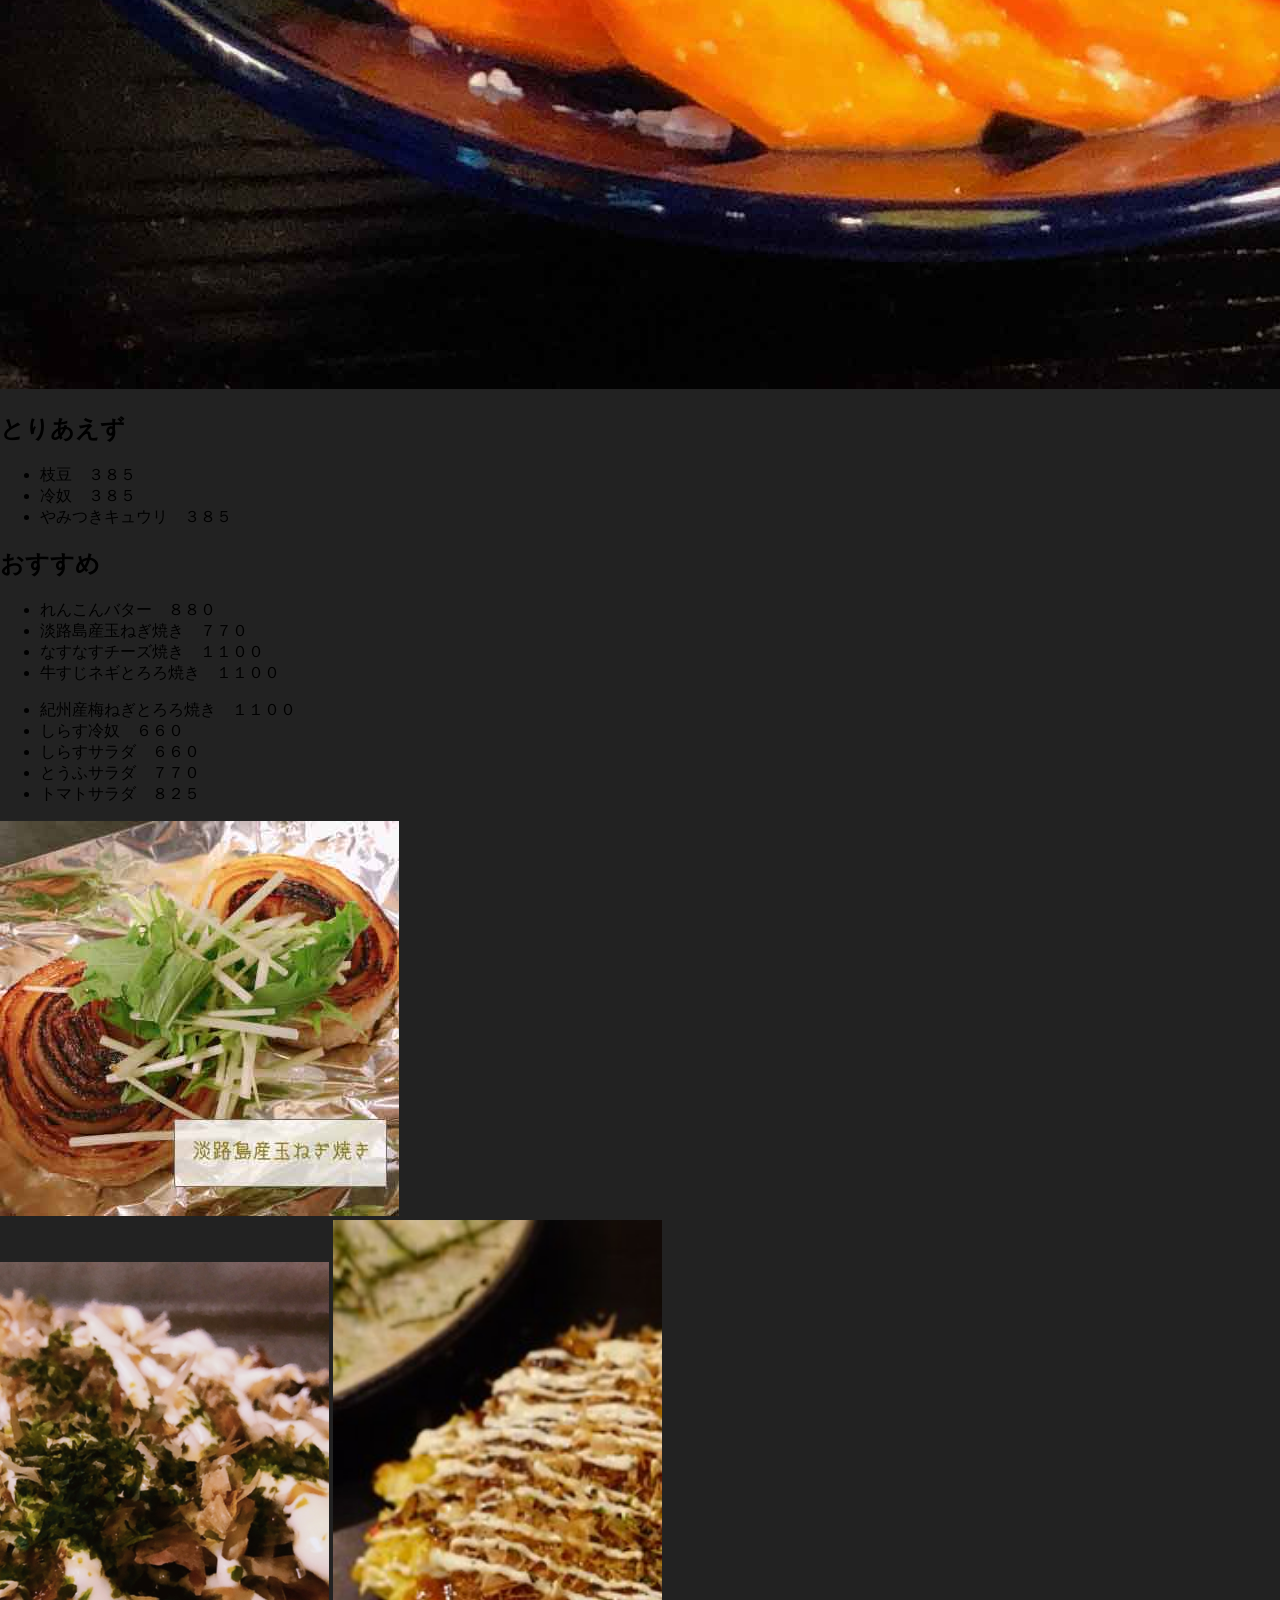
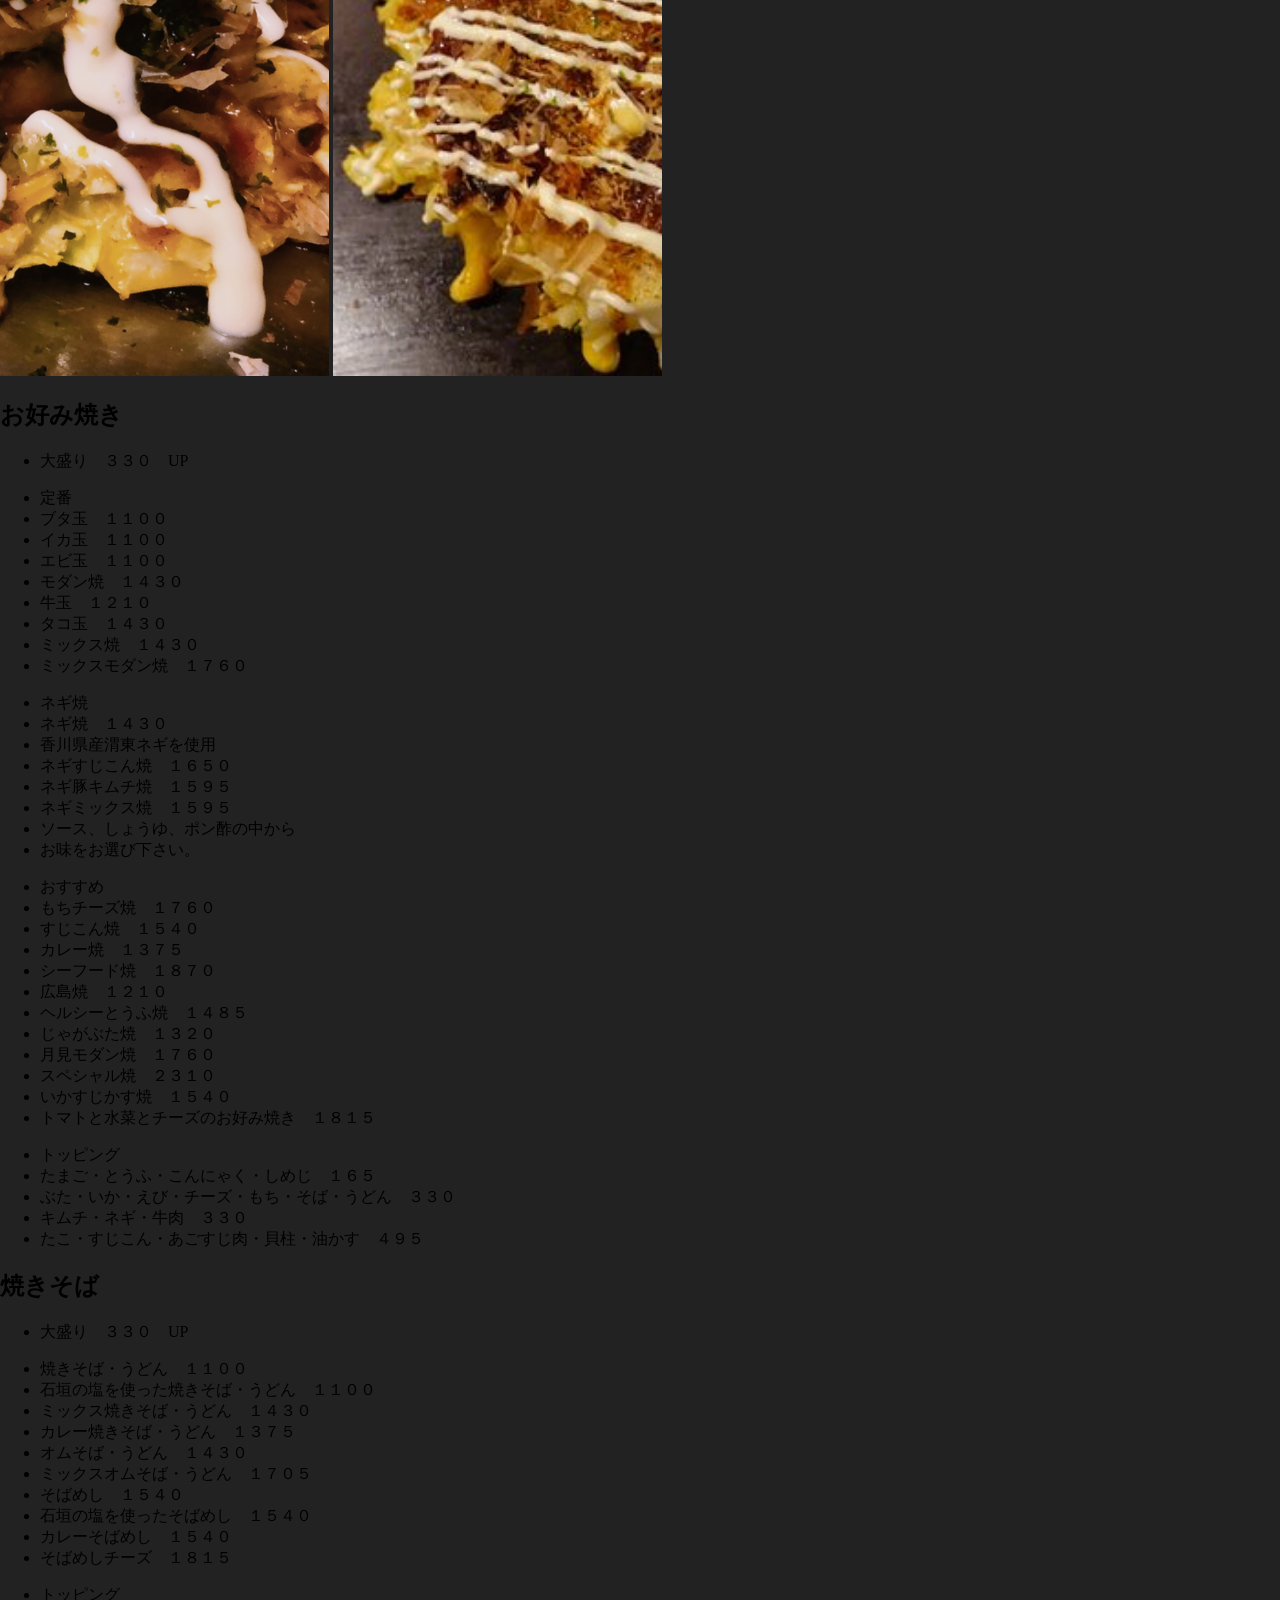
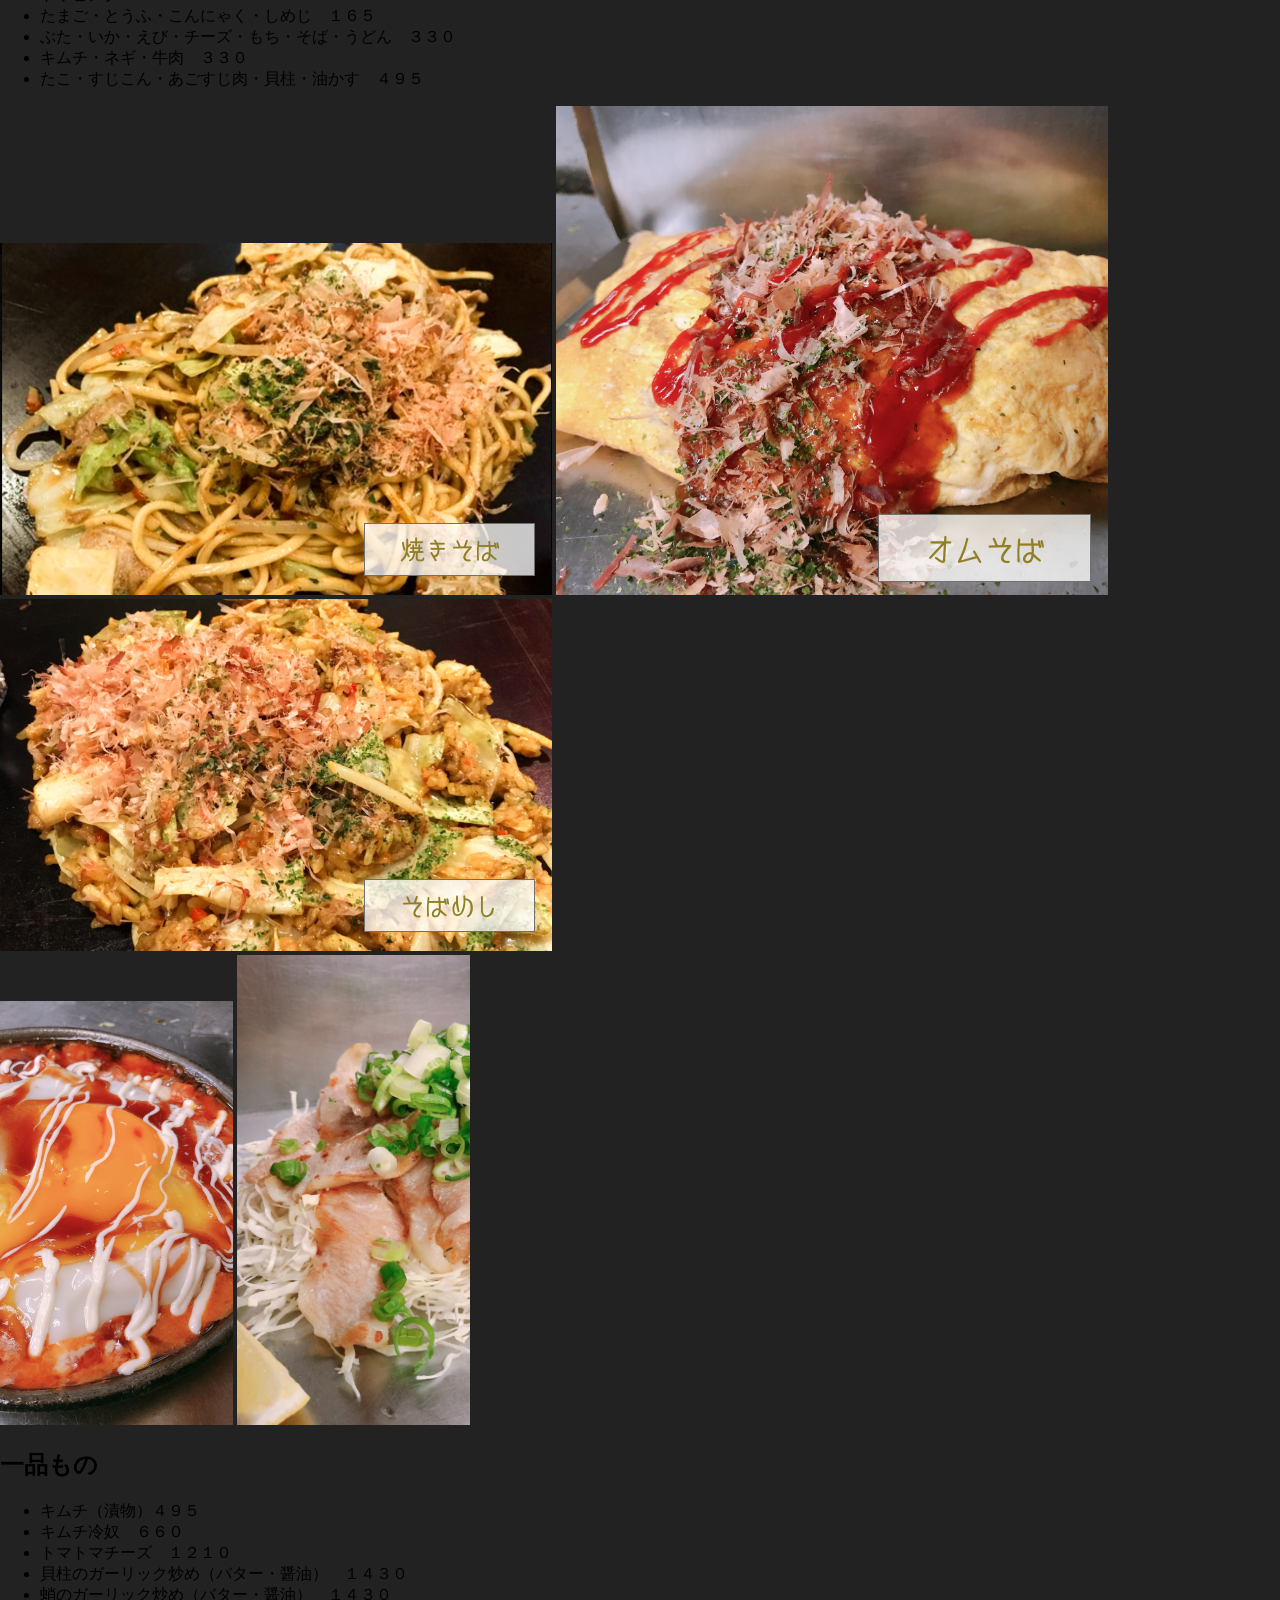
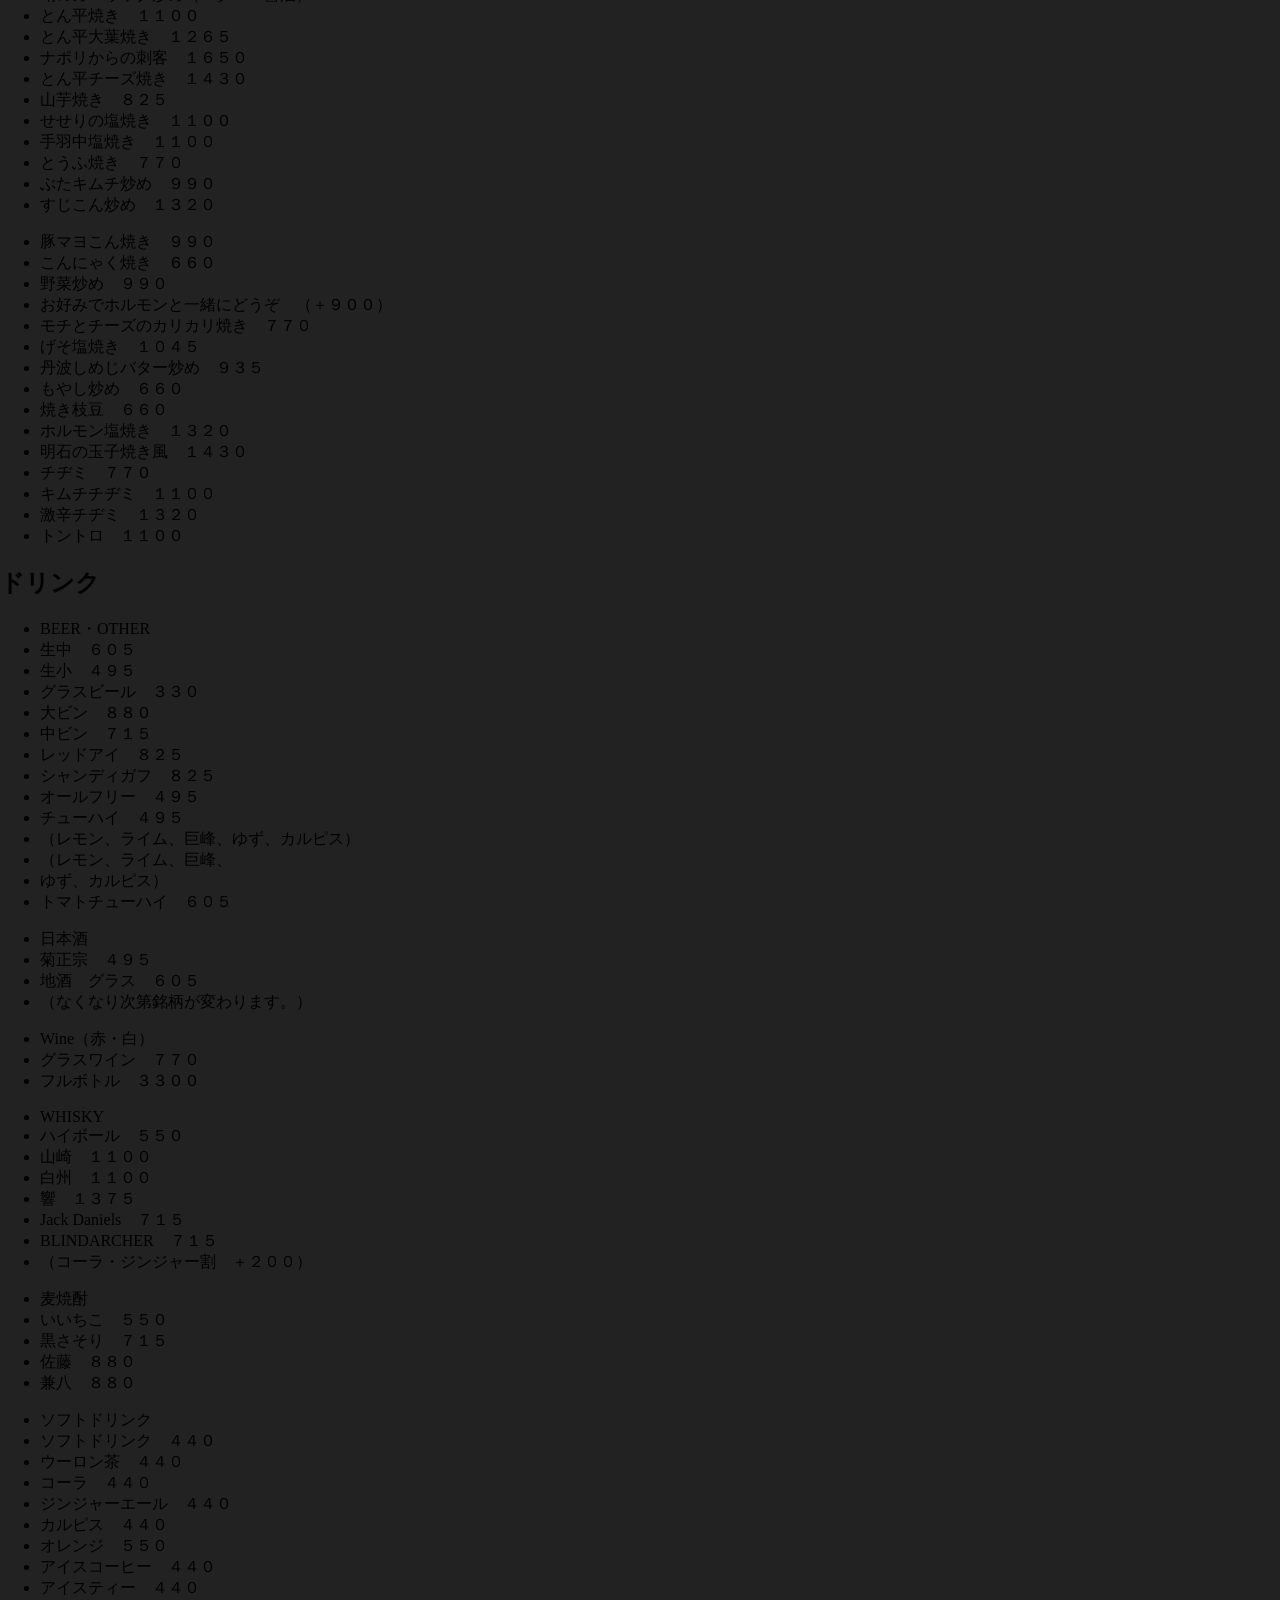
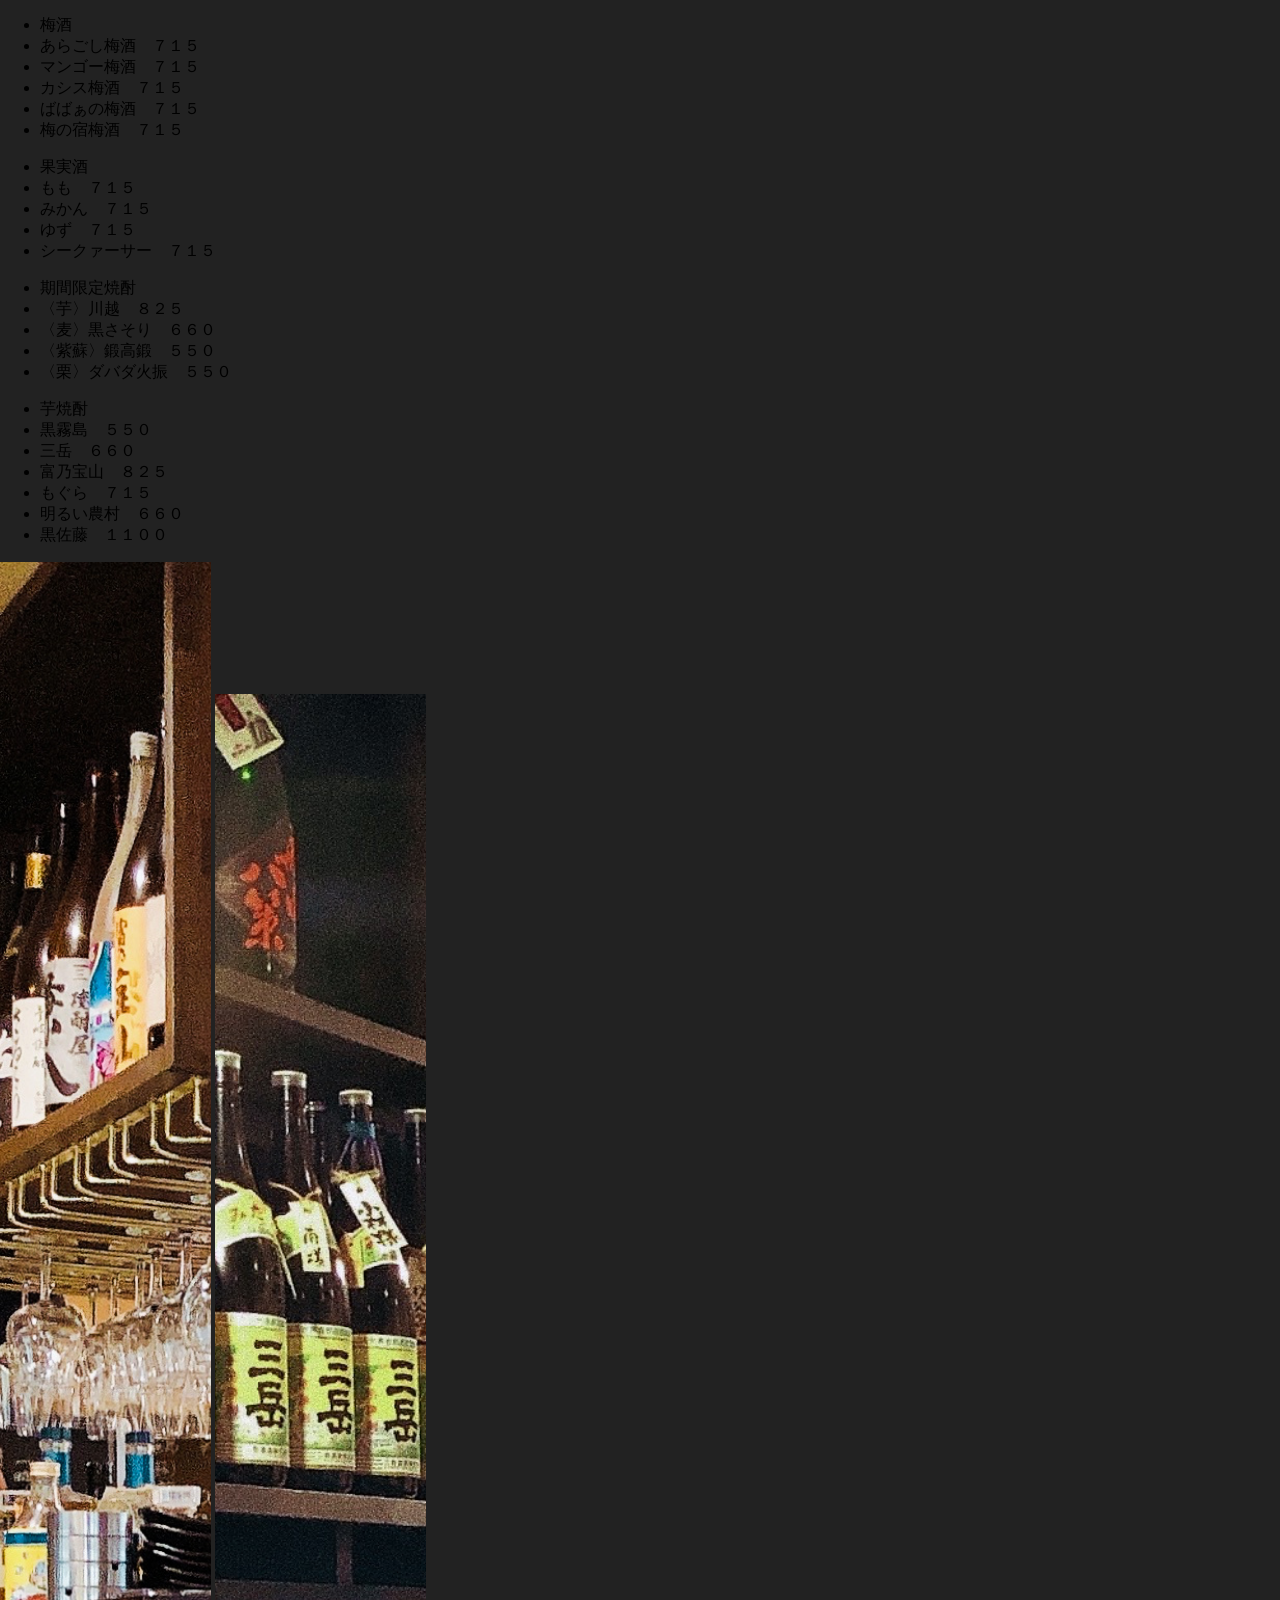
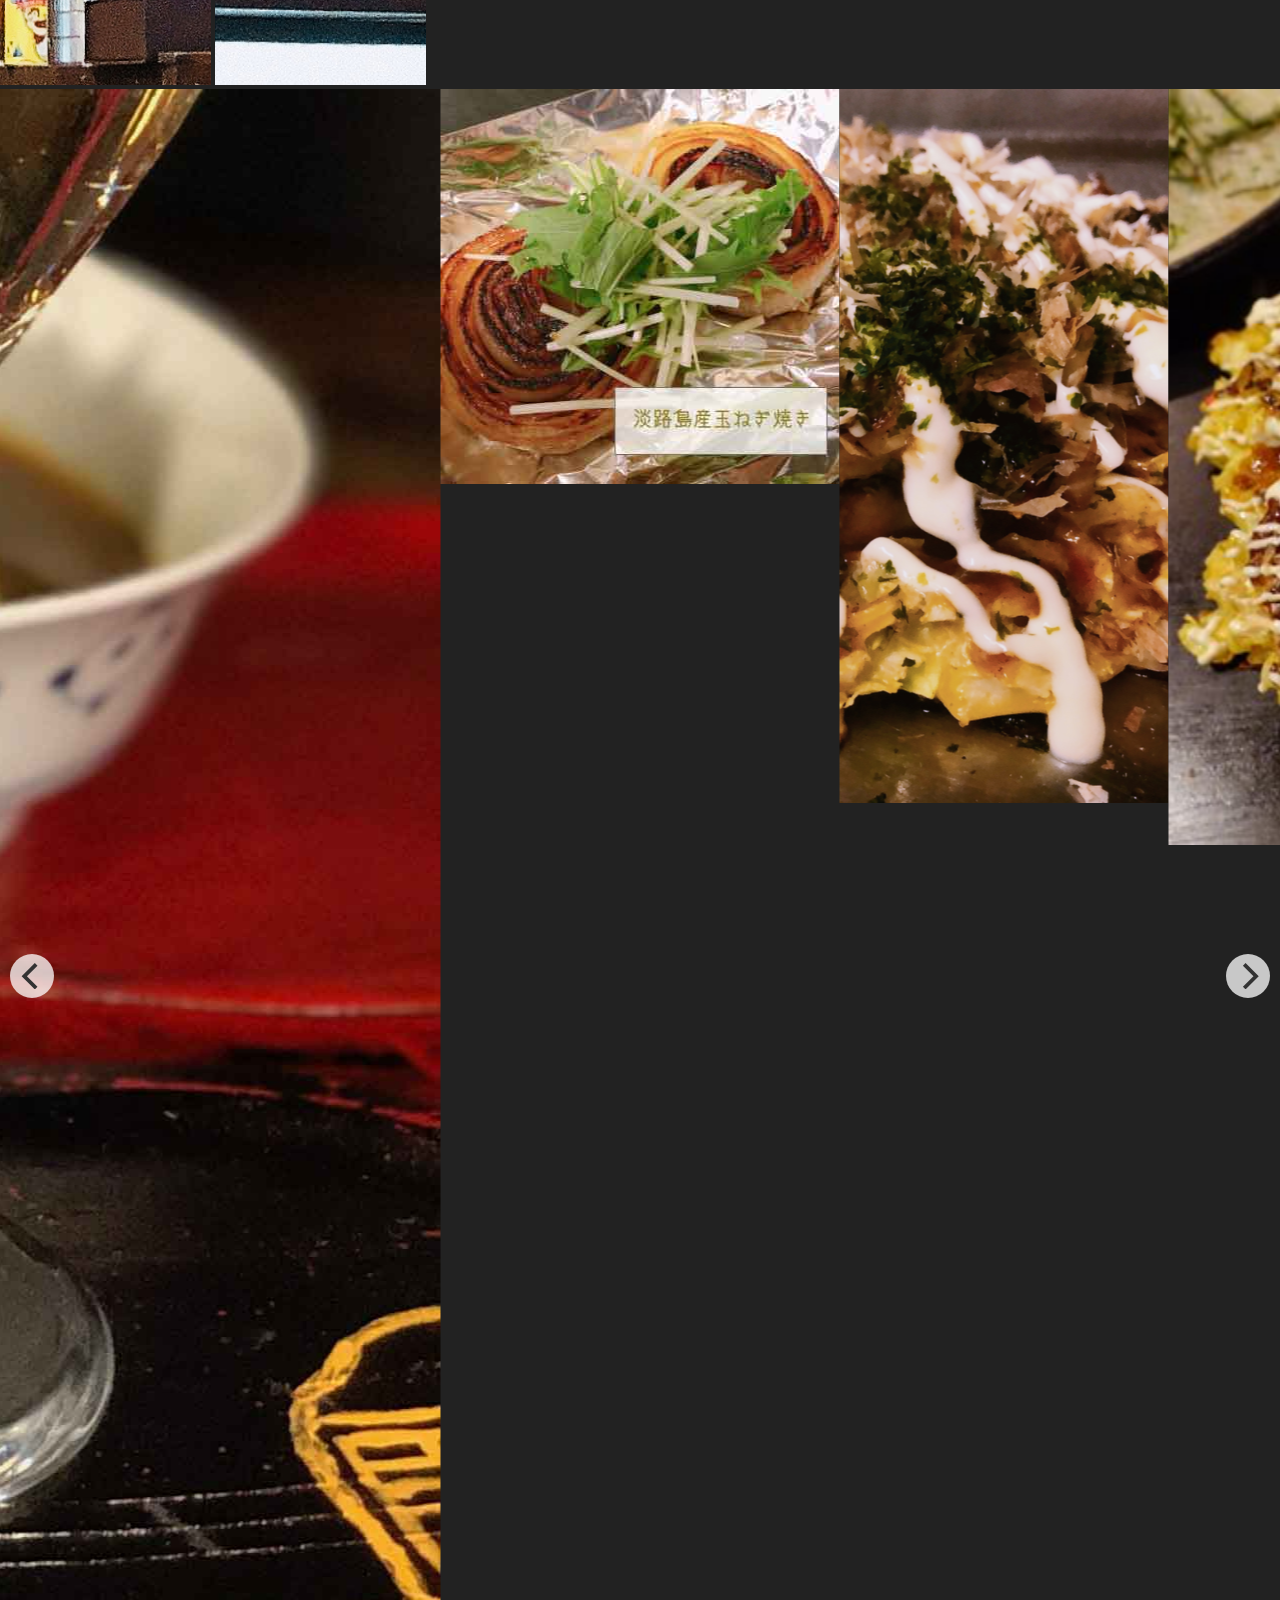
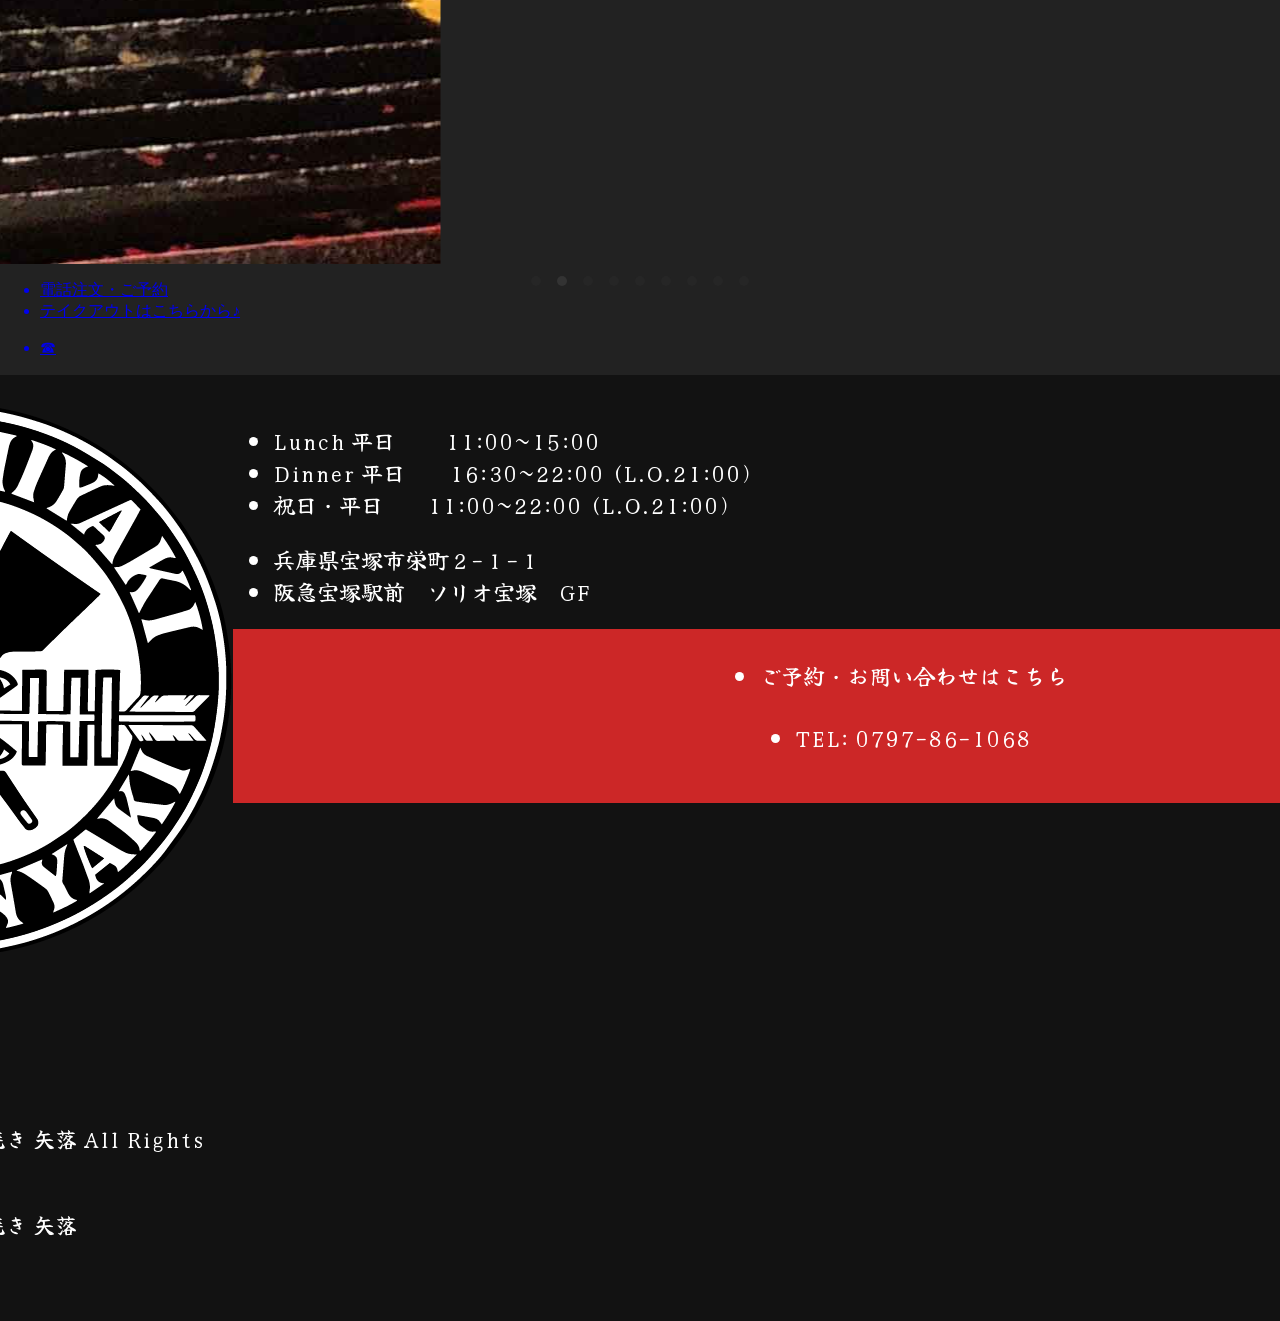
==== commit 9d57c5ab: "Updated prices 2026" ====
--- a/menu.html
+++ b/menu.html
@@ -9,109 +9,432 @@
 
         <link rel="icon" type="image/x-icon" href="icon.ico"/>
         <title>矢落・メニュー</title>
-
-        <script>
-            const sheetUrl = "https://script.google.com/macros/s/AKfycby_rTl5ElIUcf0Fxd_-_chgbUcB2vEPFgADKTQMv7_I-7eoRVnOzbK786BGArXJMDpo/exec";
-            window.menuDataPromise = fetch(sheetUrl).then(r => r.json());
-        </script>
     </head>
 
     <body>
+        <ul class = "topnav">
+            <li><img src = "img/logo.png" alt = "Yaochi Logo" class = "circleLogo"></li>
+            <li class="logo"><a href = "index.html">お好み焼き　矢落</a></li>
+            <li class = "break"></li>
+            <li class = "highlight"><a href = "index.html">ホーム</a></li>
+            <li class = "highlight"><a href = "about.html">矢落について</a></li>
+            <li class = "highlight"><a href = "info.html">店舗</a></li>
+            <li class = "menuLink"><a href = "menu.html">メニュー</a></li>
+            <li class = "phoneCTA"><a href = "tel:+81-0797-86-1068">
+                <ul class = "phone">
+                    <li class = "phoneCaption">電話注文・ご予約</li>
+                    <li class = "phoneCaption">テイクアウトはこちらから！</li>
+                    <li class = "phoneNumber">☎0797-86-1068</li>
+                </ul>
+            </a></li>
+        </ul>
+
+        <div class = "title" id = "pageTop">
+            <h1>MENU</h1>
+            <img src = "img/closeFood.JPG" alt = "okonomiyaki" class = "okonomiyaki">
+        </div>
+
+        <ul class = "sidenav">
+            <li><a href="#pageTop">ページ TOP</a></li>
+            <li><a href="#appetizers">とりあえず</a></li>
+            <li><a href="#recs">おすすめ</a></li>
+            <li><a href="#okonomi">お好み焼き</a></li>
+            <li><a href="#yakisoba">焼きそば</a></li>
+            <li><a href="#entree">一品もの</a></li>
+            <li><a href="#drinks">ドリンク</a></li>
+        </ul>
+
+        <ul class = "midnav">
+            <li class = "leftEnd"><a href="#appetizers">とりあえず</a></li>
+            <li><a href="#recs">おすすめ</a></li>
+            <li><a href="#okonomi">お好み焼き</a></li>
+            <li><a href="#yakisoba">焼きそば</a></li>
+            <li><a href="#entree">一品もの</a></li>
+            <li class = "rightEnd"><a href="#drinks">ドリンク</a></li>
+        </ul>
+
+        <div class = "tax">※お値段は全て、税込表示となっております。</div>
+
+        <div id = "appetizers">
+            <img src = "img/tukemono.jpeg" alt = "Yaochi Tukemono" class = "tukemono">
+            <div class = "appetizers">
+                <h2>とりあえず</h2>
+                <ul>
+                    <li>枝豆　３８５</li>
+                    <li>冷奴　３８５</li>
+                    <li>やみつきキュウリ　３８５</li>
+                </ul>
+            </div>
+        </div>
+
+        <div id = "recs">
+            <div class = "recs">
+                <h2>おすすめ</h2>
+
+                <div class = "recContent">
+                    <ul>
+                        <li>れんこんバター　８８０</li>
+                        <li>淡路島産玉ねぎ焼き　７７０</li>
+                        <li>なすなすチーズ焼き　１１００</li>
+                        <li>牛すじネギとろろ焼き　１１００</li>
+                    </ul>
+                    <ul>
+                        <li>紀州産梅ねぎとろろ焼き　１１００</li>
+                        <li>しらす冷奴　６６０</li>
+                        <li>しらすサラダ　６６０</li>
+                        <li>とうふサラダ　７７０</li>
+                        <li>トマトサラダ　８２５</li>
+                    </ul>
+                </div>
+            </div>
+
+            <img src = "img/onion.jpg" alt = "Yaochi Menu" class = "onion">
+        </div>
+
+        <div id = "okonomi">
+            <div class = "okonomiCollage">
+                <img src="img/okonomi1.png" alt = "Yaochi Menu" class = "okonomi1">
+                <img src="img/okonomi2.png" alt = "Yaochi Menu" class = "okonomi2">
+            </div>
+
+            <div class = "okonomi">
+                <div class = "okonomiTop">
+                    <h2>お好み焼き</h2>
+                    <ul>
+                        <li>大盛り　３３０　UP</li>
+                    </ul>
+                </div>
+
+                <div class = "okonomiMiddle">
+                    <div class = "okonomiCol1">
+                        <ul>
+                            <li class = "section">定番</li>
+                            <li>ブタ玉　１１００</li>
+                            <li>イカ玉　１１００</li>
+                            <li>エビ玉　１１００</li>
+                            <li>モダン焼　１４３０</li>
+                            <li>牛玉　１２１０</li>
+                            <li>タコ玉　１４３０</li>
+                            <li>ミックス焼　１４３０</li>
+                            <li>ミックスモダン焼　１７６０</li>
+                        </ul>
+
+                        <ul>
+                            <li class = "section">ネギ焼</li>
+                            <li>ネギ焼　１４３０</li>
+                            <li class = "aside">香川県産渭東ネギを使用</li>
+                            <li>ネギすじこん焼　１６５０</li>
+                            <li>ネギ豚キムチ焼　１５９５</li>
+                            <li>ネギミックス焼　１５９５</li>
+                            <li>ソース、しょうゆ、ポン酢の中から</li>
+                            <li>お味をお選び下さい。</li>
+                        </ul>
+                    </div>
+
+                    <div class = "okonomiCol2">
+                        <ul>
+                            <li class = "section">おすすめ</li>
+                            <li>もちチーズ焼　１７６０</li>
+                            <li>すじこん焼　１５４０</li>
+                            <li>カレー焼　１３７５</li>
+                            <li>シーフード焼　１８７０</li>
+                            <li>広島焼　１２１０</li>
+                            <li>ヘルシーとうふ焼　１４８５</li>
+                            <li>じゃがぶた焼　１３２０</li>
+                            <li>月見モダン焼　１７６０</li>
+                            <li>スペシャル焼　２３１０</li>
+                            <li>いかすじかす焼　１５４０</li>
+                            <li>トマトと水菜とチーズのお好み焼き　１８１５</li>
+                        </ul>
+                    </div>
+                </div>
+
+                <div class = "okonomiEnd">
+                    <ul>
+                        <li class = "section">トッピング</li>
+                        <li>たまご・とうふ・こんにゃく・しめじ　１６５</li>
+                        <li>ぶた・いか・えび・チーズ・もち・そば・うどん　３３０</li>
+                        <li>キムチ・ネギ・牛肉　３３０</li>
+                        <li>たこ・すじこん・あごすじ肉・貝柱・油かす　４９５</li>
+                    </ul>
+                </div>
+            </div>
+        </div>
+
+        <div id = "yakisoba">
+            <div class = "yakisobaContent">
+                <div class = "yakisobaTop">
+                    <h2>焼きそば</h2>
+                        <ul>
+                            <li>大盛り　３３０　UP</li>
+                        </ul>
+                </div>
+    
+                <div class = "yakisobaMiddle">
+                    <ul>
+                        <li>焼きそば・うどん　１１００</li>
+                        <li>石垣の塩を使った焼きそば・うどん　１１００</li>
+                        <li>ミックス焼きそば・うどん　１４３０</li>
+                        <li>カレー焼きそば・うどん　１３７５</li>
+                        <li>オムそば・うどん　１４３０</li>
+                        <li>ミックスオムそば・うどん　１７０５</li>
+                        <li>そばめし　１５４０</li>
+                        <li>石垣の塩を使ったそばめし　１５４０</li>
+                        <li>カレーそばめし　１５４０</li>
+                        <li>そばめしチーズ　１８１５</li>
+                    </ul>
+                </div>
+    
+                <div class = "yakisobaEnd">
+                    <ul>
+                        <li class = "section">トッピング</li>
+                        <li>たまご・とうふ・こんにゃく・しめじ　１６５</li>
+                        <li>ぶた・いか・えび・チーズ・もち・そば・うどん　３３０</li>
+                        <li>キムチ・ネギ・牛肉　３３０</li>
+                        <li>たこ・すじこん・あごすじ肉・貝柱・油かす　４９５</li>
+                    </ul>
+                </div>
+            </div>
+
+            <div class = "yakisobaCollage">
+                <img src = "img/yakisoba1.png" alt = "Yaochi Menu" class = "yakisoba1">
+                <img src = "img/yakisoba2.png" alt = "Yaochi Menu" class = "yakisoba2">
+                <img src = "img/yakisoba3.png" alt = "Yaochi Menu" class = "yakisoba3">
+            </div>
+        </div>
+
         
-        <div class = "okonomiyakiBannerContainer">
-            <img src = "img/assets_2026/menu_okonomiyaki.png" alt = "Okonomiyaki Banner" class = "okonomiyakiBanner">
-        </div>
-
-        <div class = "menuContainer">
-            <div class = "menuHeading">
-                <div class = "wrap">
-                    <img class = "okonomiSVG" src="img/assets_2026/okonomiyaki_menu.svg" alt="">
-                </div>
-                <div class = "menuHeadingText">メニュー</div>
-                <div class = "wrap">
-                    <img class = "yakisobaSVG" src="img/assets_2026/yakisoba_menu.svg" alt="">
-                </div>
-            </div>
-            <div class = "menuControl">
-                <button class = "reset tategaki" data-target = "drinkSection">ドリンク</button>
-                <button class = "reset tategaki" data-target = "lunchSection">ランチメニュー</button>
-                <button class = "reset tategaki" data-target = "entreeSection">一品もの</button>
-                <button class = "reset tategaki" data-target = "yakisobaSection">焼きそば</button>
-                <button class = "reset tategaki" data-target = "okonomiyakiSection">お好み焼き</button>
-                <button class = "reset tategaki" data-target = "recommendationSection">おすすめ</button>
-                <button class = "reset tategaki active" data-target = "appetizerSection">とりあえず</button>
-            </div>
-        </div>
-
-        <div class = "menuContent active" id = "appetizerSection">
-            <div class = "menuTitle">とりあえず</div>
-            <div class = "menuList" id="appetizer">
-            </div>
-        </div>
-
-        <div class = "menuContent" id = "recommendationSection">
-            <div class = "menuTitle">おすすめ</div>
-            <div class = "menuList" id="recommendation">
-            </div>
-        </div>
-
-        <div class = "menuContent" id = "okonomiyakiSection">
-            <div class = "menuTitle">お好み焼き</div>
-            <div class = "menuList" id="okonomiyaki">
-            </div>
-        </div>
-
-        <div class = "menuContent" id = "yakisobaSection">
-            <div class = "menuTitle">焼きそば</div>
-            <div class = "menuList" id="yakisoba">
-            </div>
-        </div>
-
-        <div class = "menuContent" id = "entreeSection">
-            <div class = "menuTitle">一品もの</div>
-            <div class = "menuList" id = "entree">
-            </div>
-        </div>
-
-        <div class = "menuContent" id = "lunchSection">
-            <div class = "menuTitle">ランチメニュー</div>
-            <div class = "menuList" id = "lunch">
-            </div>
-        </div>
-
-        <div class = "menuContent" id = "drinkSection">
-            <div class = "menuTitle">ドリンク</div>
-            <div class = "menuList" id = "drink">
-            </div>
-        </div>
-
-        <div class ="contact">
-            <img src="img/assets_2026/yaochi_square.svg" />
-            <div>
-                <div class = "contactHeader">営業時間</div>
-                <div class = "contactBody">Lunch 平日　　 11:00-15:00</div>
-                <div class = "contactBody">Dinner 平日　　16:30-22:00 (L.O.21:00)</div>
-                <div class = "contactBody">祝日・平日　　11:00-22:00 (L.O.21:00)</div>
-            </div>
-
-            <div>
-                <div class = "contactHeader">店舗所在地</div>
-                <div class = "contactBody">兵庫県宝塚市栄町２-１-１</div>
-                <div class = "contactBody">阪急宝塚駅前　ソリオ宝塚　GF</div>
-            </div>
-
-            <div>
-                <div class = "contactHeader">ご予約・お問い合わせはこちら</div>
-                <div class = "contactBody">TEL: 0797-86-1068</div>
-            </div>
-        </div>
-
+        <div id = "entree">
+            <div class = "entreeCollage">
+                <img src = "img/entree1.png" alt = "Yaochi Menu" class = "entree1">
+                <img src = "img/entree2.png" alt = "Yaochi Menu" class = "entree2">
+            </div>
+
+            <div class = "entreeContent">
+                <h2>一品もの</h2>
+                <div class = "entreeColumn">
+                    <ul>
+                        <li>キムチ（漬物）４９５</li>
+                        <li>キムチ冷奴　６６０</li>
+                        <li>トマトマチーズ　１２１０</li>
+                        <li>貝柱のガーリック炒め（バター・醤油）　１４３０</li>
+                        <li>蛸のガーリック炒め（バター・醤油）　１４３０</li>
+                        <li>とん平焼き　１１００</li>
+                        <li>とん平大葉焼き　１２６５</li>
+                        <li>ナポリからの刺客　１６５０</li>
+                        <li>とん平チーズ焼き　１４３０</li>
+                        <li>山芋焼き　８２５</li>
+                        <li>せせりの塩焼き　１１００</li>
+                        <li>手羽中塩焼き　１１００</li>
+                        <li>とうふ焼き　７７０</li>
+                        <li>ぶたキムチ炒め　９９０</li>
+                        <li>すじこん炒め　１３２０</li>
+                    </ul>
+    
+                    <ul class = "entreeCol2">
+                        <li>豚マヨこん焼き　９９０</li>
+                        <li>こんにゃく焼き　６６０</li>
+                        <li>野菜炒め　９９０</li>
+                        <li class = "aside">お好みでホルモンと一緒にどうぞ　（＋９００）</li>
+                        <li>モチとチーズのカリカリ焼き　７７０</li>
+                        <li>げそ塩焼き　１０４５</li>
+                        <li>丹波しめじバター炒め　９３５</li>
+                        <li>もやし炒め　６６０</li>
+                        <li>焼き枝豆　６６０</li>
+                        <li>ホルモン塩焼き　１３２０</li>
+                        <li>明石の玉子焼き風　１４３０</li>
+                        <li>チヂミ　７７０</li>
+                        <li>キムチチヂミ　１１００</li>
+                        <li>激辛チヂミ　１３２０</li>
+                        <li>トントロ　１１００</li>
+                    </ul>
+                </div>
+            </div>
+        </div>
+
+
+        <div id = "drinks">
+            <div class = "drinkContent">
+                <h2>ドリンク</h2>
+                <div class = "drinkCols">
+                    <div class = "drinkCol1">
+                        <ul>
+                            <li>BEER・OTHER</li>
+                            <li>生中　６０５</li>
+                            <li>生小　４９５</li>
+                            <li>グラスビール　３３０</li>
+                            <li>大ビン　８８０</li>
+                            <li>中ビン　７１５</li>
+                            <li>レッドアイ　８２５</li>
+                            <li>シャンディガフ　８２５</li>
+                            <li>オールフリー　４９５</li>
+                            <li>チューハイ　４９５</li>
+                            <li class = "aside">（レモン、ライム、巨峰、ゆず、カルピス）</li>
+                            <li class = "mobileAside">（レモン、ライム、巨峰、</li>
+                            <li class = "mobileAside">ゆず、カルピス）</li>
+                            <li>トマトチューハイ　６０５</li>
+                        </ul>
+
+                        <ul>
+                            <li class = "section">日本酒</li>
+                            <li>菊正宗　４９５</li>
+                            <li>地酒　グラス　６０５</li>
+                            <li class = "aside">（なくなり次第銘柄が変わります。）</li>
+                        </ul>
+
+                        <ul>
+                            <li>Wine（赤・白）</li>
+                            <li>グラスワイン　７７０</li>
+                            <li>フルボトル　３３００</li>
+                        </ul>
+
+                        <ul>
+                            <li>WHISKY</li>
+                            <li>ハイボール　５５０</li>
+                            <li>山崎　１１００</li>
+                            <li>白州　１１００</li>
+                            <li>響　１３７５</li>
+                            <li>Jack Daniels　７１５</li>
+                            <li>BLINDARCHER　７１５</li>
+                            <li class = "aside">（コーラ・ジンジャー割　＋２００）</li>
+                        </ul>
+
+                        <ul>
+                            <li class = "section">麦焼酎</li>
+                            <li>いいちこ　５５０</li>
+                            <li>黒さそり　７１５</li>
+                            <li>佐藤　８８０</li>
+                            <li>兼八　８８０</li>
+                        </ul>
+                    </div>
+
+
+                    <div class = "drinkCol2">
+                        <ul>
+                            <li class = "section">ソフトドリンク</li>
+                            <li>ソフトドリンク　４４０</li>
+                            <li>ウーロン茶　４４０</li>
+                            <li>コーラ　４４０</li>
+                            <li>ジンジャーエール　４４０</li>
+                            <li>カルピス　４４０</li>
+                            <li>オレンジ　５５０</li>
+                            <li>アイスコーヒー　４４０</li>
+                            <li>アイスティー　４４０</li>
+                        </ul>
+
+                        <ul>
+                            <li class = "section">梅酒</li>
+                            <li>あらごし梅酒　７１５</li>
+                            <li>マンゴー梅酒　７１５</li>
+                            <li>カシス梅酒　７１５</li>
+                            <li>ばばぁの梅酒　７１５</li>
+                            <li>梅の宿梅酒　７１５</li>
+                        </ul>
+
+                        <ul>
+                            <li class = "section">果実酒</li>
+                            <li>もも　７１５</li>
+                            <li>みかん　７１５</li>
+                            <li>ゆず　７１５</li>
+                            <li>シークァーサー　７１５</li>
+                        </ul>
+                        
+                        <ul>
+                            <li class = "section">期間限定焼酎</li>
+                            <li>〈芋〉川越　８２５</li>
+                            <li>〈麦〉黒さそり　６６０</li>
+                            <li>〈紫蘇〉鍛高鍛　５５０</li>
+                            <li>〈栗〉ダバダ火振　５５０</li>
+                        </ul>
+
+                        <ul>
+                            <li class = "section">芋焼酎</li>
+                            <li>黒霧島　５５０</li>
+                            <li>三岳　６６０</li>
+                            <li>富乃宝山　８２５</li>
+                            <li>もぐら　７１５</li>
+                            <li>明るい農村　６６０</li>
+                            <li>黒佐藤　１１００</li>
+                        </ul>
+                    </div>
+                </div>
+            </div>
+
+            <div class = "drinkCollage">
+                <img src = "img/drink1.png" alt = "Yaochi Menu" class = "drink1">
+                <img src = "img/drink2.png" alt = "Yaochi Menu" class = "drink2">
+            </div>
+        </div>
+
+        <script src="flickity/flickity.pkgd.min.js"></script>
+
+        <div class="mobilePhotos" data-flickity='{ "fullscreen": true, "wrapAround": true, "autoPlay": 2000, "lazyLoad": 2 }'>
+            <img class = "carousel-image" data-flickity-lazyload = "img/tukemono.jpeg">
+            <img class = "carousel-image" data-flickity-lazyload= "img/onion.jpg">
+            <img class = "carousel-image" data-flickity-lazyload="img/okonomi1.png">
+            <img class = "carousel-image" data-flickity-lazyload = "img/okonomi2.png">
+            <img class = "carousel-image" data-flickity-lazyload= "img/yakisoba1.png">
+            <img class = "carousel-image" data-flickity-lazyload="img/yakisoba2.png">
+            <img class = "carousel-image" data-flickity-lazyload="img/yakisoba3.png">
+            <img class = "carousel-image" data-flickity-lazyload="img/entree1.png">
+            <img class = "carousel-image" data-flickity-lazyload="img/entree2.png">
+        </div>
+
+        <div class = "mobileCTA">
+            <a href = "tel:+81-0797-86-1068">
+                <ul class = "mobilePhone">
+                    <li>電話注文・ご予約</li>
+                    <li>テイクアウトはこちらから♪</li>
+                </ul>
+                <ul class = "mobileButton"><li>☎</li></ul>
+            </a>
+        </div>
 
         <footer>
-           <div>© 2026 お好み焼き 矢落</div>
+            <div class = "col1">
+                <div class = "footerLogo">
+                    <img src = "img/logo.png" alt = "Yaochi Logo" class = "bigLogo">
+                    <div class = "textLogo">
+                        <h3>お好み焼き</h3>
+                        <h4>矢落</h4>
+                    </div>
+                </div>
+                <ul class = "legal"><li>Copyright © 2020 お好み焼き 矢落 All Rights Reserved.</li></ul>
+                <ul class = "mobileLegal">
+                    <li>Copyright © 2020 お好み焼き 矢落</li>
+                    <li>All Rights Reserved.</li>
+                </ul>
+            </div>
+            
+            <div class = "col2">
+                <ul class = "schedule">
+                    <li>Lunch 平日　　 11:00~15:00</li>
+                    <li>Dinner 平日　　16:30~22:00 (L.O.21:00)</li>
+                    <li>祝日・平日　　11:00~22:00 (L.O.21:00)</li>
+                </ul>
+    
+                <ul class = "address">
+                    <li>兵庫県宝塚市栄町２-１-１</li> 
+                    <li>阪急宝塚駅前　ソリオ宝塚　GF</li>
+                </ul>
+    
+                <ul class = "contact">
+                    <li>ご予約・お問い合わせはこちら</li>
+                    <li>TEL: 0797-86-1068</li>
+                </ul>
+            </div>
+            
+            <div class = "col3">
+                <ul class = "bottomNav">
+                    <li><a href = "index.html">ホーム</a></li>
+                    <li><a href = "about.html">矢落について</a></li>
+                    <li><a href = "info.html">店舗</a></li>
+                    <li><a href = "menu.html">メニュー</a></li>
+                </ul>
+            </div>
+            
         </footer>
         
     </body>
-    <script src="app.js" defer></script>
 
 </html>
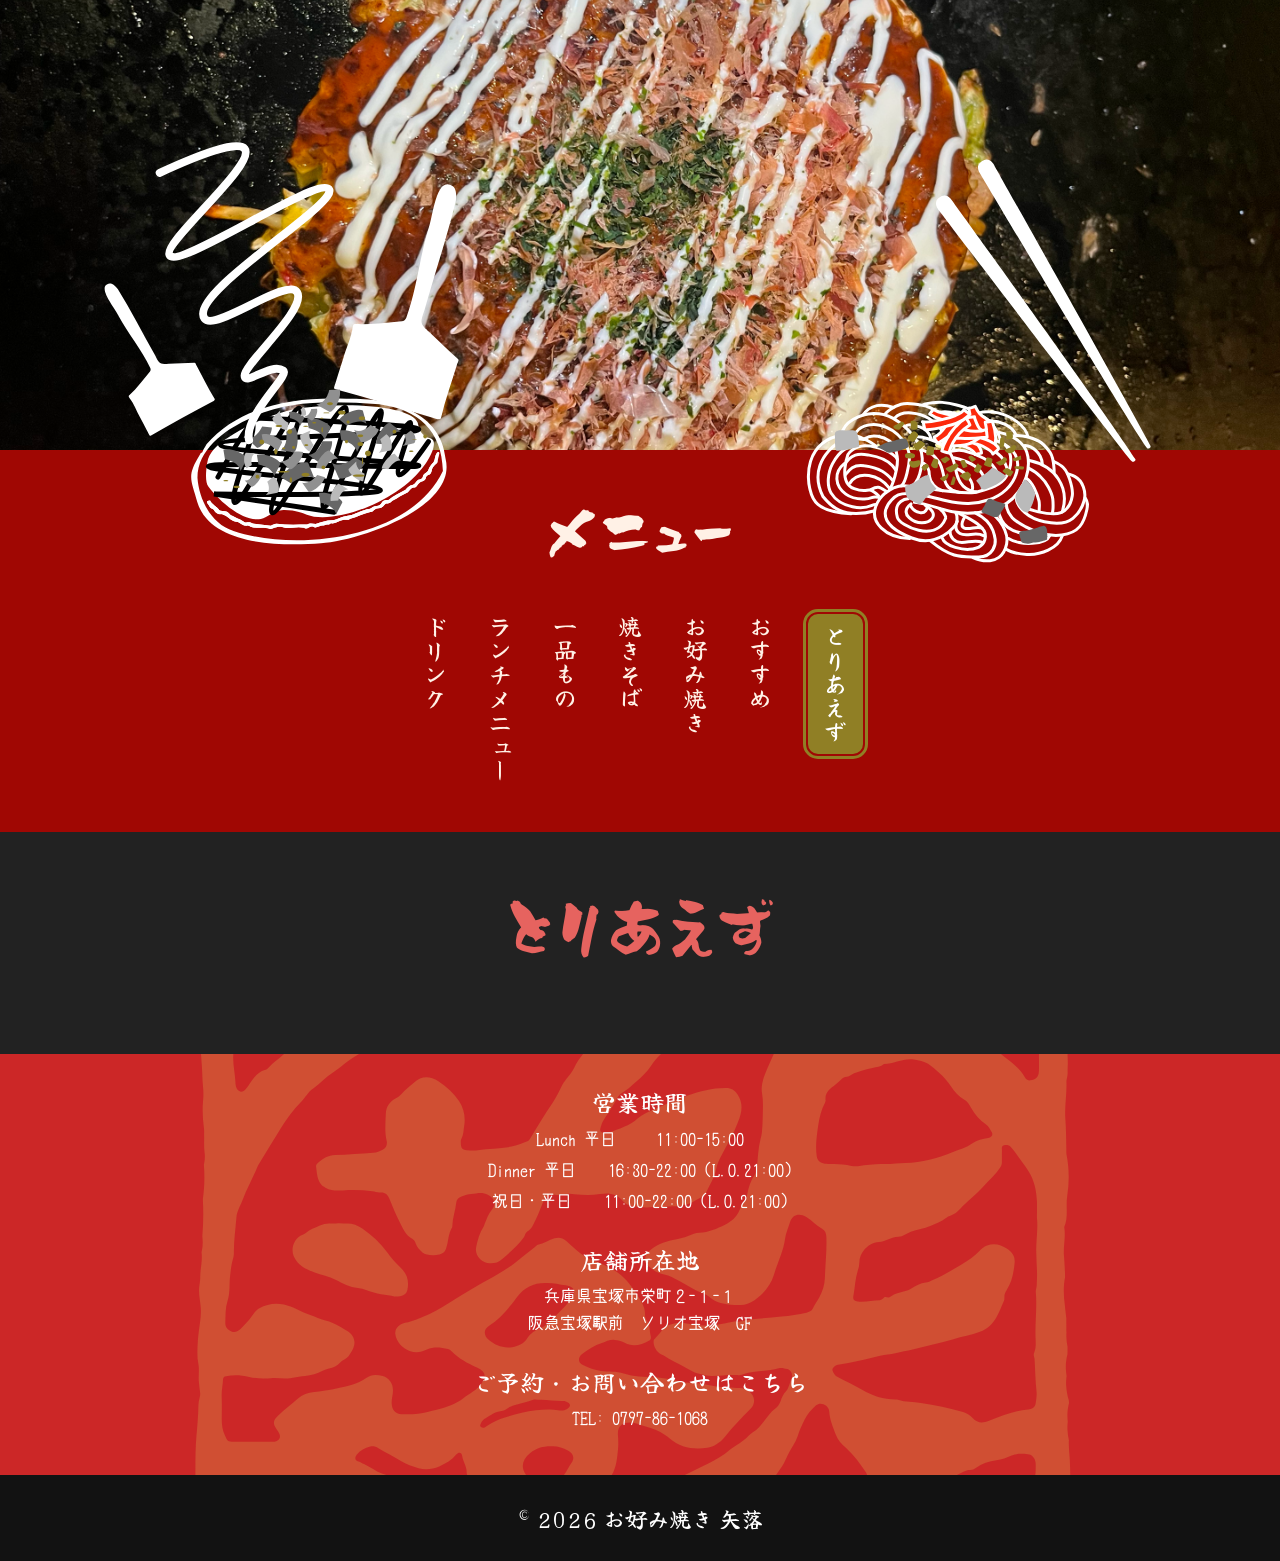
==== commit 30ffd85f: "adjusted bg" ====
--- a/menu.html
+++ b/menu.html
@@ -9,432 +9,109 @@
 
         <link rel="icon" type="image/x-icon" href="icon.ico"/>
         <title>矢落・メニュー</title>
+
+        <script>
+            const sheetUrl = "https://script.google.com/macros/s/AKfycby_rTl5ElIUcf0Fxd_-_chgbUcB2vEPFgADKTQMv7_I-7eoRVnOzbK786BGArXJMDpo/exec";
+            window.menuDataPromise = fetch(sheetUrl).then(r => r.json());
+        </script>
     </head>
 
     <body>
-        <ul class = "topnav">
-            <li><img src = "img/logo.png" alt = "Yaochi Logo" class = "circleLogo"></li>
-            <li class="logo"><a href = "index.html">お好み焼き　矢落</a></li>
-            <li class = "break"></li>
-            <li class = "highlight"><a href = "index.html">ホーム</a></li>
-            <li class = "highlight"><a href = "about.html">矢落について</a></li>
-            <li class = "highlight"><a href = "info.html">店舗</a></li>
-            <li class = "menuLink"><a href = "menu.html">メニュー</a></li>
-            <li class = "phoneCTA"><a href = "tel:+81-0797-86-1068">
-                <ul class = "phone">
-                    <li class = "phoneCaption">電話注文・ご予約</li>
-                    <li class = "phoneCaption">テイクアウトはこちらから！</li>
-                    <li class = "phoneNumber">☎0797-86-1068</li>
-                </ul>
-            </a></li>
-        </ul>
-
-        <div class = "title" id = "pageTop">
-            <h1>MENU</h1>
-            <img src = "img/closeFood.JPG" alt = "okonomiyaki" class = "okonomiyaki">
+        
+        <div class = "okonomiyakiBannerContainer">
+            <img src = "img/assets_2026/menu_okonomiyaki.png" alt = "Okonomiyaki Banner" class = "okonomiyakiBanner">
         </div>
 
-        <ul class = "sidenav">
-            <li><a href="#pageTop">ページ TOP</a></li>
-            <li><a href="#appetizers">とりあえず</a></li>
-            <li><a href="#recs">おすすめ</a></li>
-            <li><a href="#okonomi">お好み焼き</a></li>
-            <li><a href="#yakisoba">焼きそば</a></li>
-            <li><a href="#entree">一品もの</a></li>
-            <li><a href="#drinks">ドリンク</a></li>
-        </ul>
-
-        <ul class = "midnav">
-            <li class = "leftEnd"><a href="#appetizers">とりあえず</a></li>
-            <li><a href="#recs">おすすめ</a></li>
-            <li><a href="#okonomi">お好み焼き</a></li>
-            <li><a href="#yakisoba">焼きそば</a></li>
-            <li><a href="#entree">一品もの</a></li>
-            <li class = "rightEnd"><a href="#drinks">ドリンク</a></li>
-        </ul>
-
-        <div class = "tax">※お値段は全て、税込表示となっております。</div>
-
-        <div id = "appetizers">
-            <img src = "img/tukemono.jpeg" alt = "Yaochi Tukemono" class = "tukemono">
-            <div class = "appetizers">
-                <h2>とりあえず</h2>
-                <ul>
-                    <li>枝豆　３８５</li>
-                    <li>冷奴　３８５</li>
-                    <li>やみつきキュウリ　３８５</li>
-                </ul>
+        <div class = "menuContainer">
+            <div class = "menuHeading">
+                <div class = "wrap">
+                    <img class = "okonomiSVG" src="img/assets_2026/okonomiyaki_menu.svg" alt="">
+                </div>
+                <div class = "menuHeadingText">メニュー</div>
+                <div class = "wrap">
+                    <img class = "yakisobaSVG" src="img/assets_2026/yakisoba_menu.svg" alt="">
+                </div>
+            </div>
+            <div class = "menuControl">
+                <button class = "reset tategaki" data-target = "drinkSection">ドリンク</button>
+                <button class = "reset tategaki" data-target = "lunchSection">ランチメニュー</button>
+                <button class = "reset tategaki" data-target = "entreeSection">一品もの</button>
+                <button class = "reset tategaki" data-target = "yakisobaSection">焼きそば</button>
+                <button class = "reset tategaki" data-target = "okonomiyakiSection">お好み焼き</button>
+                <button class = "reset tategaki" data-target = "recommendationSection">おすすめ</button>
+                <button class = "reset tategaki active" data-target = "appetizerSection">とりあえず</button>
             </div>
         </div>
 
-        <div id = "recs">
-            <div class = "recs">
-                <h2>おすすめ</h2>
-
-                <div class = "recContent">
-                    <ul>
-                        <li>れんこんバター　８８０</li>
-                        <li>淡路島産玉ねぎ焼き　７７０</li>
-                        <li>なすなすチーズ焼き　１１００</li>
-                        <li>牛すじネギとろろ焼き　１１００</li>
-                    </ul>
-                    <ul>
-                        <li>紀州産梅ねぎとろろ焼き　１１００</li>
-                        <li>しらす冷奴　６６０</li>
-                        <li>しらすサラダ　６６０</li>
-                        <li>とうふサラダ　７７０</li>
-                        <li>トマトサラダ　８２５</li>
-                    </ul>
-                </div>
-            </div>
-
-            <img src = "img/onion.jpg" alt = "Yaochi Menu" class = "onion">
-        </div>
-
-        <div id = "okonomi">
-            <div class = "okonomiCollage">
-                <img src="img/okonomi1.png" alt = "Yaochi Menu" class = "okonomi1">
-                <img src="img/okonomi2.png" alt = "Yaochi Menu" class = "okonomi2">
-            </div>
-
-            <div class = "okonomi">
-                <div class = "okonomiTop">
-                    <h2>お好み焼き</h2>
-                    <ul>
-                        <li>大盛り　３３０　UP</li>
-                    </ul>
-                </div>
-
-                <div class = "okonomiMiddle">
-                    <div class = "okonomiCol1">
-                        <ul>
-                            <li class = "section">定番</li>
-                            <li>ブタ玉　１１００</li>
-                            <li>イカ玉　１１００</li>
-                            <li>エビ玉　１１００</li>
-                            <li>モダン焼　１４３０</li>
-                            <li>牛玉　１２１０</li>
-                            <li>タコ玉　１４３０</li>
-                            <li>ミックス焼　１４３０</li>
-                            <li>ミックスモダン焼　１７６０</li>
-                        </ul>
-
-                        <ul>
-                            <li class = "section">ネギ焼</li>
-                            <li>ネギ焼　１４３０</li>
-                            <li class = "aside">香川県産渭東ネギを使用</li>
-                            <li>ネギすじこん焼　１６５０</li>
-                            <li>ネギ豚キムチ焼　１５９５</li>
-                            <li>ネギミックス焼　１５９５</li>
-                            <li>ソース、しょうゆ、ポン酢の中から</li>
-                            <li>お味をお選び下さい。</li>
-                        </ul>
-                    </div>
-
-                    <div class = "okonomiCol2">
-                        <ul>
-                            <li class = "section">おすすめ</li>
-                            <li>もちチーズ焼　１７６０</li>
-                            <li>すじこん焼　１５４０</li>
-                            <li>カレー焼　１３７５</li>
-                            <li>シーフード焼　１８７０</li>
-                            <li>広島焼　１２１０</li>
-                            <li>ヘルシーとうふ焼　１４８５</li>
-                            <li>じゃがぶた焼　１３２０</li>
-                            <li>月見モダン焼　１７６０</li>
-                            <li>スペシャル焼　２３１０</li>
-                            <li>いかすじかす焼　１５４０</li>
-                            <li>トマトと水菜とチーズのお好み焼き　１８１５</li>
-                        </ul>
-                    </div>
-                </div>
-
-                <div class = "okonomiEnd">
-                    <ul>
-                        <li class = "section">トッピング</li>
-                        <li>たまご・とうふ・こんにゃく・しめじ　１６５</li>
-                        <li>ぶた・いか・えび・チーズ・もち・そば・うどん　３３０</li>
-                        <li>キムチ・ネギ・牛肉　３３０</li>
-                        <li>たこ・すじこん・あごすじ肉・貝柱・油かす　４９５</li>
-                    </ul>
-                </div>
+        <div class = "menuContent active" id = "appetizerSection">
+            <div class = "menuTitle">とりあえず</div>
+            <div class = "menuList" id="appetizer">
             </div>
         </div>
 
-        <div id = "yakisoba">
-            <div class = "yakisobaContent">
-                <div class = "yakisobaTop">
-                    <h2>焼きそば</h2>
-                        <ul>
-                            <li>大盛り　３３０　UP</li>
-                        </ul>
-                </div>
-    
-                <div class = "yakisobaMiddle">
-                    <ul>
-                        <li>焼きそば・うどん　１１００</li>
-                        <li>石垣の塩を使った焼きそば・うどん　１１００</li>
-                        <li>ミックス焼きそば・うどん　１４３０</li>
-                        <li>カレー焼きそば・うどん　１３７５</li>
-                        <li>オムそば・うどん　１４３０</li>
-                        <li>ミックスオムそば・うどん　１７０５</li>
-                        <li>そばめし　１５４０</li>
-                        <li>石垣の塩を使ったそばめし　１５４０</li>
-                        <li>カレーそばめし　１５４０</li>
-                        <li>そばめしチーズ　１８１５</li>
-                    </ul>
-                </div>
-    
-                <div class = "yakisobaEnd">
-                    <ul>
-                        <li class = "section">トッピング</li>
-                        <li>たまご・とうふ・こんにゃく・しめじ　１６５</li>
-                        <li>ぶた・いか・えび・チーズ・もち・そば・うどん　３３０</li>
-                        <li>キムチ・ネギ・牛肉　３３０</li>
-                        <li>たこ・すじこん・あごすじ肉・貝柱・油かす　４９５</li>
-                    </ul>
-                </div>
-            </div>
-
-            <div class = "yakisobaCollage">
-                <img src = "img/yakisoba1.png" alt = "Yaochi Menu" class = "yakisoba1">
-                <img src = "img/yakisoba2.png" alt = "Yaochi Menu" class = "yakisoba2">
-                <img src = "img/yakisoba3.png" alt = "Yaochi Menu" class = "yakisoba3">
+        <div class = "menuContent" id = "recommendationSection">
+            <div class = "menuTitle">おすすめ</div>
+            <div class = "menuList" id="recommendation">
             </div>
         </div>
 
-        
-        <div id = "entree">
-            <div class = "entreeCollage">
-                <img src = "img/entree1.png" alt = "Yaochi Menu" class = "entree1">
-                <img src = "img/entree2.png" alt = "Yaochi Menu" class = "entree2">
+        <div class = "menuContent" id = "okonomiyakiSection">
+            <div class = "menuTitle">お好み焼き</div>
+            <div class = "menuList" id="okonomiyaki">
+            </div>
+        </div>
+
+        <div class = "menuContent" id = "yakisobaSection">
+            <div class = "menuTitle">焼きそば</div>
+            <div class = "menuList" id="yakisoba">
+            </div>
+        </div>
+
+        <div class = "menuContent" id = "entreeSection">
+            <div class = "menuTitle">一品もの</div>
+            <div class = "menuList" id = "entree">
+            </div>
+        </div>
+
+        <div class = "menuContent" id = "lunchSection">
+            <div class = "menuTitle">ランチメニュー</div>
+            <div class = "menuList" id = "lunch">
+            </div>
+        </div>
+
+        <div class = "menuContent" id = "drinkSection">
+            <div class = "menuTitle">ドリンク</div>
+            <div class = "menuList" id = "drink">
+            </div>
+        </div>
+
+        <div class ="contact">
+            <!-- <img src="img/assets_2026/yaochi_square.svg" /> -->
+            <div>
+                <div class = "contactHeader">営業時間</div>
+                <div class = "contactBody">Lunch 平日　　 11:00-15:00</div>
+                <div class = "contactBody">Dinner 平日　　16:30-22:00 (L.O.21:00)</div>
+                <div class = "contactBody">祝日・平日　　11:00-22:00 (L.O.21:00)</div>
             </div>
 
-            <div class = "entreeContent">
-                <h2>一品もの</h2>
-                <div class = "entreeColumn">
-                    <ul>
-                        <li>キムチ（漬物）４９５</li>
-                        <li>キムチ冷奴　６６０</li>
-                        <li>トマトマチーズ　１２１０</li>
-                        <li>貝柱のガーリック炒め（バター・醤油）　１４３０</li>
-                        <li>蛸のガーリック炒め（バター・醤油）　１４３０</li>
-                        <li>とん平焼き　１１００</li>
-                        <li>とん平大葉焼き　１２６５</li>
-                        <li>ナポリからの刺客　１６５０</li>
-                        <li>とん平チーズ焼き　１４３０</li>
-                        <li>山芋焼き　８２５</li>
-                        <li>せせりの塩焼き　１１００</li>
-                        <li>手羽中塩焼き　１１００</li>
-                        <li>とうふ焼き　７７０</li>
-                        <li>ぶたキムチ炒め　９９０</li>
-                        <li>すじこん炒め　１３２０</li>
-                    </ul>
-    
-                    <ul class = "entreeCol2">
-                        <li>豚マヨこん焼き　９９０</li>
-                        <li>こんにゃく焼き　６６０</li>
-                        <li>野菜炒め　９９０</li>
-                        <li class = "aside">お好みでホルモンと一緒にどうぞ　（＋９００）</li>
-                        <li>モチとチーズのカリカリ焼き　７７０</li>
-                        <li>げそ塩焼き　１０４５</li>
-                        <li>丹波しめじバター炒め　９３５</li>
-                        <li>もやし炒め　６６０</li>
-                        <li>焼き枝豆　６６０</li>
-                        <li>ホルモン塩焼き　１３２０</li>
-                        <li>明石の玉子焼き風　１４３０</li>
-                        <li>チヂミ　７７０</li>
-                        <li>キムチチヂミ　１１００</li>
-                        <li>激辛チヂミ　１３２０</li>
-                        <li>トントロ　１１００</li>
-                    </ul>
-                </div>
+            <div>
+                <div class = "contactHeader">店舗所在地</div>
+                <div class = "contactBody">兵庫県宝塚市栄町２-１-１</div>
+                <div class = "contactBody">阪急宝塚駅前　ソリオ宝塚　GF</div>
+            </div>
+
+            <div>
+                <div class = "contactHeader">ご予約・お問い合わせはこちら</div>
+                <div class = "contactBody">TEL: 0797-86-1068</div>
             </div>
         </div>
 
 
-        <div id = "drinks">
-            <div class = "drinkContent">
-                <h2>ドリンク</h2>
-                <div class = "drinkCols">
-                    <div class = "drinkCol1">
-                        <ul>
-                            <li>BEER・OTHER</li>
-                            <li>生中　６０５</li>
-                            <li>生小　４９５</li>
-                            <li>グラスビール　３３０</li>
-                            <li>大ビン　８８０</li>
-                            <li>中ビン　７１５</li>
-                            <li>レッドアイ　８２５</li>
-                            <li>シャンディガフ　８２５</li>
-                            <li>オールフリー　４９５</li>
-                            <li>チューハイ　４９５</li>
-                            <li class = "aside">（レモン、ライム、巨峰、ゆず、カルピス）</li>
-                            <li class = "mobileAside">（レモン、ライム、巨峰、</li>
-                            <li class = "mobileAside">ゆず、カルピス）</li>
-                            <li>トマトチューハイ　６０５</li>
-                        </ul>
-
-                        <ul>
-                            <li class = "section">日本酒</li>
-                            <li>菊正宗　４９５</li>
-                            <li>地酒　グラス　６０５</li>
-                            <li class = "aside">（なくなり次第銘柄が変わります。）</li>
-                        </ul>
-
-                        <ul>
-                            <li>Wine（赤・白）</li>
-                            <li>グラスワイン　７７０</li>
-                            <li>フルボトル　３３００</li>
-                        </ul>
-
-                        <ul>
-                            <li>WHISKY</li>
-                            <li>ハイボール　５５０</li>
-                            <li>山崎　１１００</li>
-                            <li>白州　１１００</li>
-                            <li>響　１３７５</li>
-                            <li>Jack Daniels　７１５</li>
-                            <li>BLINDARCHER　７１５</li>
-                            <li class = "aside">（コーラ・ジンジャー割　＋２００）</li>
-                        </ul>
-
-                        <ul>
-                            <li class = "section">麦焼酎</li>
-                            <li>いいちこ　５５０</li>
-                            <li>黒さそり　７１５</li>
-                            <li>佐藤　８８０</li>
-                            <li>兼八　８８０</li>
-                        </ul>
-                    </div>
-
-
-                    <div class = "drinkCol2">
-                        <ul>
-                            <li class = "section">ソフトドリンク</li>
-                            <li>ソフトドリンク　４４０</li>
-                            <li>ウーロン茶　４４０</li>
-                            <li>コーラ　４４０</li>
-                            <li>ジンジャーエール　４４０</li>
-                            <li>カルピス　４４０</li>
-                            <li>オレンジ　５５０</li>
-                            <li>アイスコーヒー　４４０</li>
-                            <li>アイスティー　４４０</li>
-                        </ul>
-
-                        <ul>
-                            <li class = "section">梅酒</li>
-                            <li>あらごし梅酒　７１５</li>
-                            <li>マンゴー梅酒　７１５</li>
-                            <li>カシス梅酒　７１５</li>
-                            <li>ばばぁの梅酒　７１５</li>
-                            <li>梅の宿梅酒　７１５</li>
-                        </ul>
-
-                        <ul>
-                            <li class = "section">果実酒</li>
-                            <li>もも　７１５</li>
-                            <li>みかん　７１５</li>
-                            <li>ゆず　７１５</li>
-                            <li>シークァーサー　７１５</li>
-                        </ul>
-                        
-                        <ul>
-                            <li class = "section">期間限定焼酎</li>
-                            <li>〈芋〉川越　８２５</li>
-                            <li>〈麦〉黒さそり　６６０</li>
-                            <li>〈紫蘇〉鍛高鍛　５５０</li>
-                            <li>〈栗〉ダバダ火振　５５０</li>
-                        </ul>
-
-                        <ul>
-                            <li class = "section">芋焼酎</li>
-                            <li>黒霧島　５５０</li>
-                            <li>三岳　６６０</li>
-                            <li>富乃宝山　８２５</li>
-                            <li>もぐら　７１５</li>
-                            <li>明るい農村　６６０</li>
-                            <li>黒佐藤　１１００</li>
-                        </ul>
-                    </div>
-                </div>
-            </div>
-
-            <div class = "drinkCollage">
-                <img src = "img/drink1.png" alt = "Yaochi Menu" class = "drink1">
-                <img src = "img/drink2.png" alt = "Yaochi Menu" class = "drink2">
-            </div>
-        </div>
-
-        <script src="flickity/flickity.pkgd.min.js"></script>
-
-        <div class="mobilePhotos" data-flickity='{ "fullscreen": true, "wrapAround": true, "autoPlay": 2000, "lazyLoad": 2 }'>
-            <img class = "carousel-image" data-flickity-lazyload = "img/tukemono.jpeg">
-            <img class = "carousel-image" data-flickity-lazyload= "img/onion.jpg">
-            <img class = "carousel-image" data-flickity-lazyload="img/okonomi1.png">
-            <img class = "carousel-image" data-flickity-lazyload = "img/okonomi2.png">
-            <img class = "carousel-image" data-flickity-lazyload= "img/yakisoba1.png">
-            <img class = "carousel-image" data-flickity-lazyload="img/yakisoba2.png">
-            <img class = "carousel-image" data-flickity-lazyload="img/yakisoba3.png">
-            <img class = "carousel-image" data-flickity-lazyload="img/entree1.png">
-            <img class = "carousel-image" data-flickity-lazyload="img/entree2.png">
-        </div>
-
-        <div class = "mobileCTA">
-            <a href = "tel:+81-0797-86-1068">
-                <ul class = "mobilePhone">
-                    <li>電話注文・ご予約</li>
-                    <li>テイクアウトはこちらから♪</li>
-                </ul>
-                <ul class = "mobileButton"><li>☎</li></ul>
-            </a>
-        </div>
-
         <footer>
-            <div class = "col1">
-                <div class = "footerLogo">
-                    <img src = "img/logo.png" alt = "Yaochi Logo" class = "bigLogo">
-                    <div class = "textLogo">
-                        <h3>お好み焼き</h3>
-                        <h4>矢落</h4>
-                    </div>
-                </div>
-                <ul class = "legal"><li>Copyright © 2020 お好み焼き 矢落 All Rights Reserved.</li></ul>
-                <ul class = "mobileLegal">
-                    <li>Copyright © 2020 お好み焼き 矢落</li>
-                    <li>All Rights Reserved.</li>
-                </ul>
-            </div>
-            
-            <div class = "col2">
-                <ul class = "schedule">
-                    <li>Lunch 平日　　 11:00~15:00</li>
-                    <li>Dinner 平日　　16:30~22:00 (L.O.21:00)</li>
-                    <li>祝日・平日　　11:00~22:00 (L.O.21:00)</li>
-                </ul>
-    
-                <ul class = "address">
-                    <li>兵庫県宝塚市栄町２-１-１</li> 
-                    <li>阪急宝塚駅前　ソリオ宝塚　GF</li>
-                </ul>
-    
-                <ul class = "contact">
-                    <li>ご予約・お問い合わせはこちら</li>
-                    <li>TEL: 0797-86-1068</li>
-                </ul>
-            </div>
-            
-            <div class = "col3">
-                <ul class = "bottomNav">
-                    <li><a href = "index.html">ホーム</a></li>
-                    <li><a href = "about.html">矢落について</a></li>
-                    <li><a href = "info.html">店舗</a></li>
-                    <li><a href = "menu.html">メニュー</a></li>
-                </ul>
-            </div>
-            
+           <div>© 2026 お好み焼き 矢落</div>
         </footer>
         
     </body>
+    <script src="app.js" defer></script>
 
 </html>
--- a/menuStyle.css
+++ b/menuStyle.css
@@ -100,7 +100,7 @@
 
 .menuHeading {
     font-family: "heavycaligraphy";
-    font-size: 2em;
+    font-size: 2rem;
     color: var(--cream);
     text-align: center;
     /* todo - add margin bottom left right, gap*/ 
@@ -123,11 +123,11 @@
 .menuControl button {
     font-family: "yujiSyuku";
     color: var(--cream);
-    font-size: 1.2em;
+    font-size: 1.2rem;
 }
 
 .menuControl button.active {
-    font-size: 1.2em;
+    font-size: 1.2rem;
     outline-style: solid;
     outline-color: var(--uguisu);
     outline-offset: 2px;
@@ -210,6 +210,10 @@
 .contact {
     width: 100vw;
     background-color: var(--makka);
+    background-image: url(./img/assets_2026/yaochi_square.svg);
+    background-repeat: no-repeat;
+    background-position: center;
+    background-size: 75%; 
     color: white;
     display: flex;
     flex-direction: column;
@@ -235,13 +239,13 @@
 
 .contactHeader {
     font-family: "yujiSyuku";
-    font-size: 1.5em;
+    font-size: 1.5rem;
 
 }
 
 .contactBody {
     font-family: "cinecaption";
-    font-size: 1em;
+    font-size: 1rem;
 }
 
 footer {
@@ -286,7 +290,7 @@
     }
 
     .menuHeading {
-        font-size: 4em;
+        font-size: 4rem;
         margin-bottom: 50px;
         /* gap: 100px; */
         /* margin-left: auto;
@@ -302,11 +306,11 @@
     }
 
     .menuControl button {
-        font-size: 1.5em;
+        font-size: 1.5rem;
     }
 
     .menuControl button.active {
-        font-size: 1.5em;
+        font-size: 1.5rem;
     }
 
     .menuContent {
@@ -319,12 +323,12 @@
     }
 
     .menuTitle {
-        font-size: 4.5em;
+        font-size: 4.5rem;
         margin-bottom: 30px;
     }
 
     .menuSubtitle {
-        font-size : 3.5em;
+        font-size : 3.5rem;
         margin-bottom: 30px;
         margin-top: 10px;
     }
@@ -339,24 +343,24 @@
     }
 
     .dish {
-        font-size: 2em;
+        font-size: 1.6rem;
     }
 
     .smallerDish {
-        font-size: 1.4em;
+        font-size: 1.2rem;
     }
 
     .price {
-        font-size: 1.4em;
+        font-size: 1.2rem;
         padding-top: 10px;
     }
 
     .smallerPrice {
-        font-size: 1.4em;
+        font-size: 1.2rem;
         padding-top: 3px;
     }
 
     footer {
-        font-size : 1.4em;
-    }
-}
+        font-size : 1.4rem;
+    }
+}
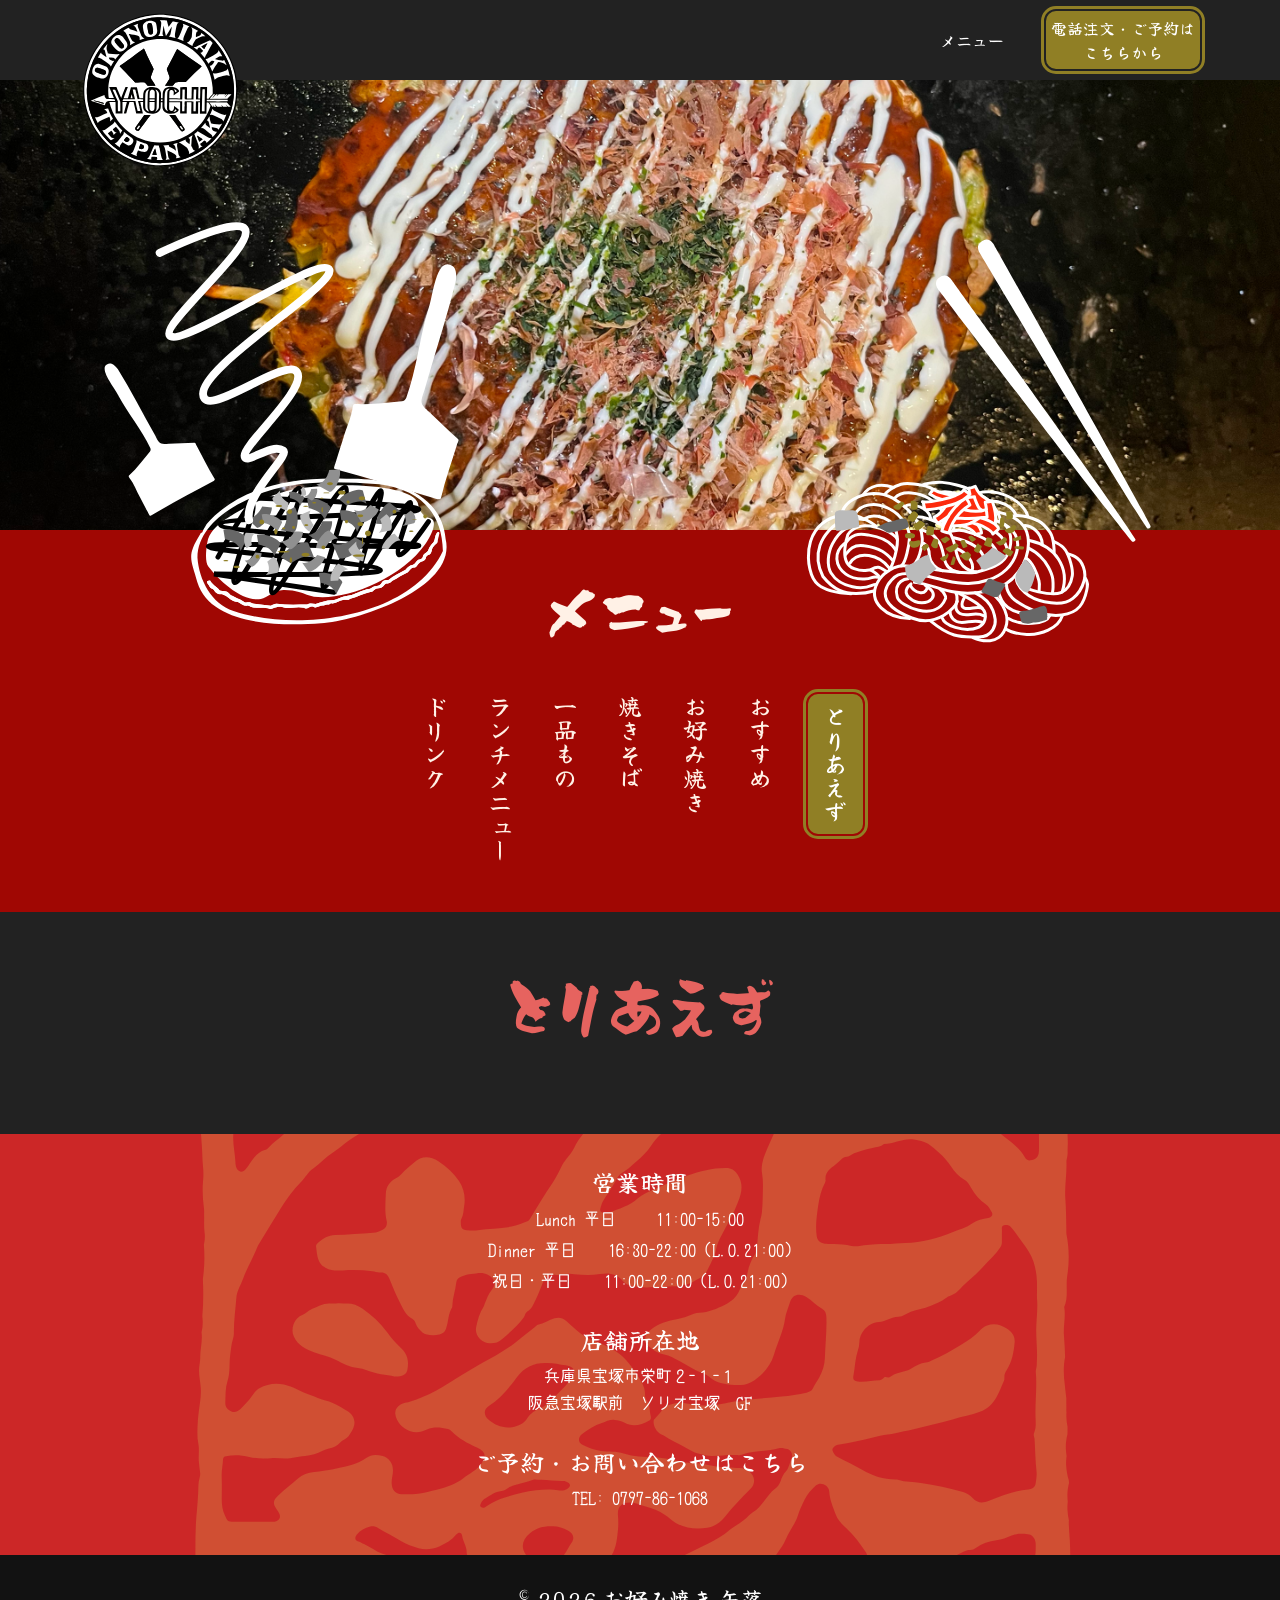
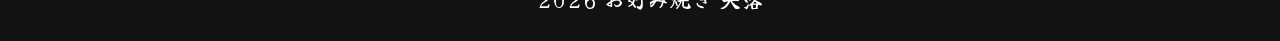
==== commit faeb25d1: "Finished top nav styling" ====
--- a/menu.html
+++ b/menu.html
@@ -17,6 +17,13 @@
     </head>
 
     <body>
+        <div class = "topNav">
+            <img src = "img/assets_2026/yaochi_circle.svg" alt = "Yaochi Logo" class = "topLogo">
+            <div class = "navControl">
+                <div class = "navButton">メニュー</div>
+                <div class = "topCTA">電話注文・ご予約は<br>こちらから</div>
+            </div>
+        </div>
         
         <div class = "okonomiyakiBannerContainer">
             <img src = "img/assets_2026/menu_okonomiyaki.png" alt = "Okonomiyaki Banner" class = "okonomiyakiBanner">
--- a/menuStyle.css
+++ b/menuStyle.css
@@ -24,6 +24,7 @@
     --awaiaduki: #CB4848;
     --kabe: #A00703;
     --awaikabe: #E6635F;
+    --slate: #222222;
 }
 
 button.reset {
@@ -54,6 +55,53 @@
     overflow-x: hidden;
 }
 
+.topNav {
+    background-color: var(--slate);
+    display: flex;
+    justify-content: flex-end;
+    align-items: center;
+    height: 80px;
+    position: sticky;
+    margin-right: 5rem;
+    top: 0;
+    z-index: 3;
+}
+
+.navControl {
+    display: flex;
+    text-align: center;
+    font-family: 'yujiSyuku';
+    color: white;
+
+    width: 260px;
+
+    justify-content: space-between;
+    align-items: center;
+}
+
+.topCTA {
+    background-color: var(--uguisu);
+    padding: 5px;
+    outline-style: solid;
+    outline-color: var(--uguisu);
+    outline-offset: 2px;
+    border-radius: 10px;
+    font-size: 1rem;
+}
+
+.topLogo {
+    position: absolute;
+  
+    left: 5rem;
+    top: 10px;
+  
+    height: 160px;
+  
+    /* transform: translateY(-50%); */
+  
+    z-index: 3;
+  }
+
 .okonomiyakiBanner {
     width: 100%;
     height: 100%;
@@ -82,7 +130,7 @@
 
 
 .yakisobaSVG {
-    z-index: 1000;
+    z-index: 1;
     pointer-events: none;
    
     /* transform: scale(1.2); */
@@ -91,7 +139,7 @@
 }
 
 .okonomiSVG {
-    z-index: 1000;
+    z-index: 1;
     pointer-events: none;
    
     /* transform: scale(1.2); */
